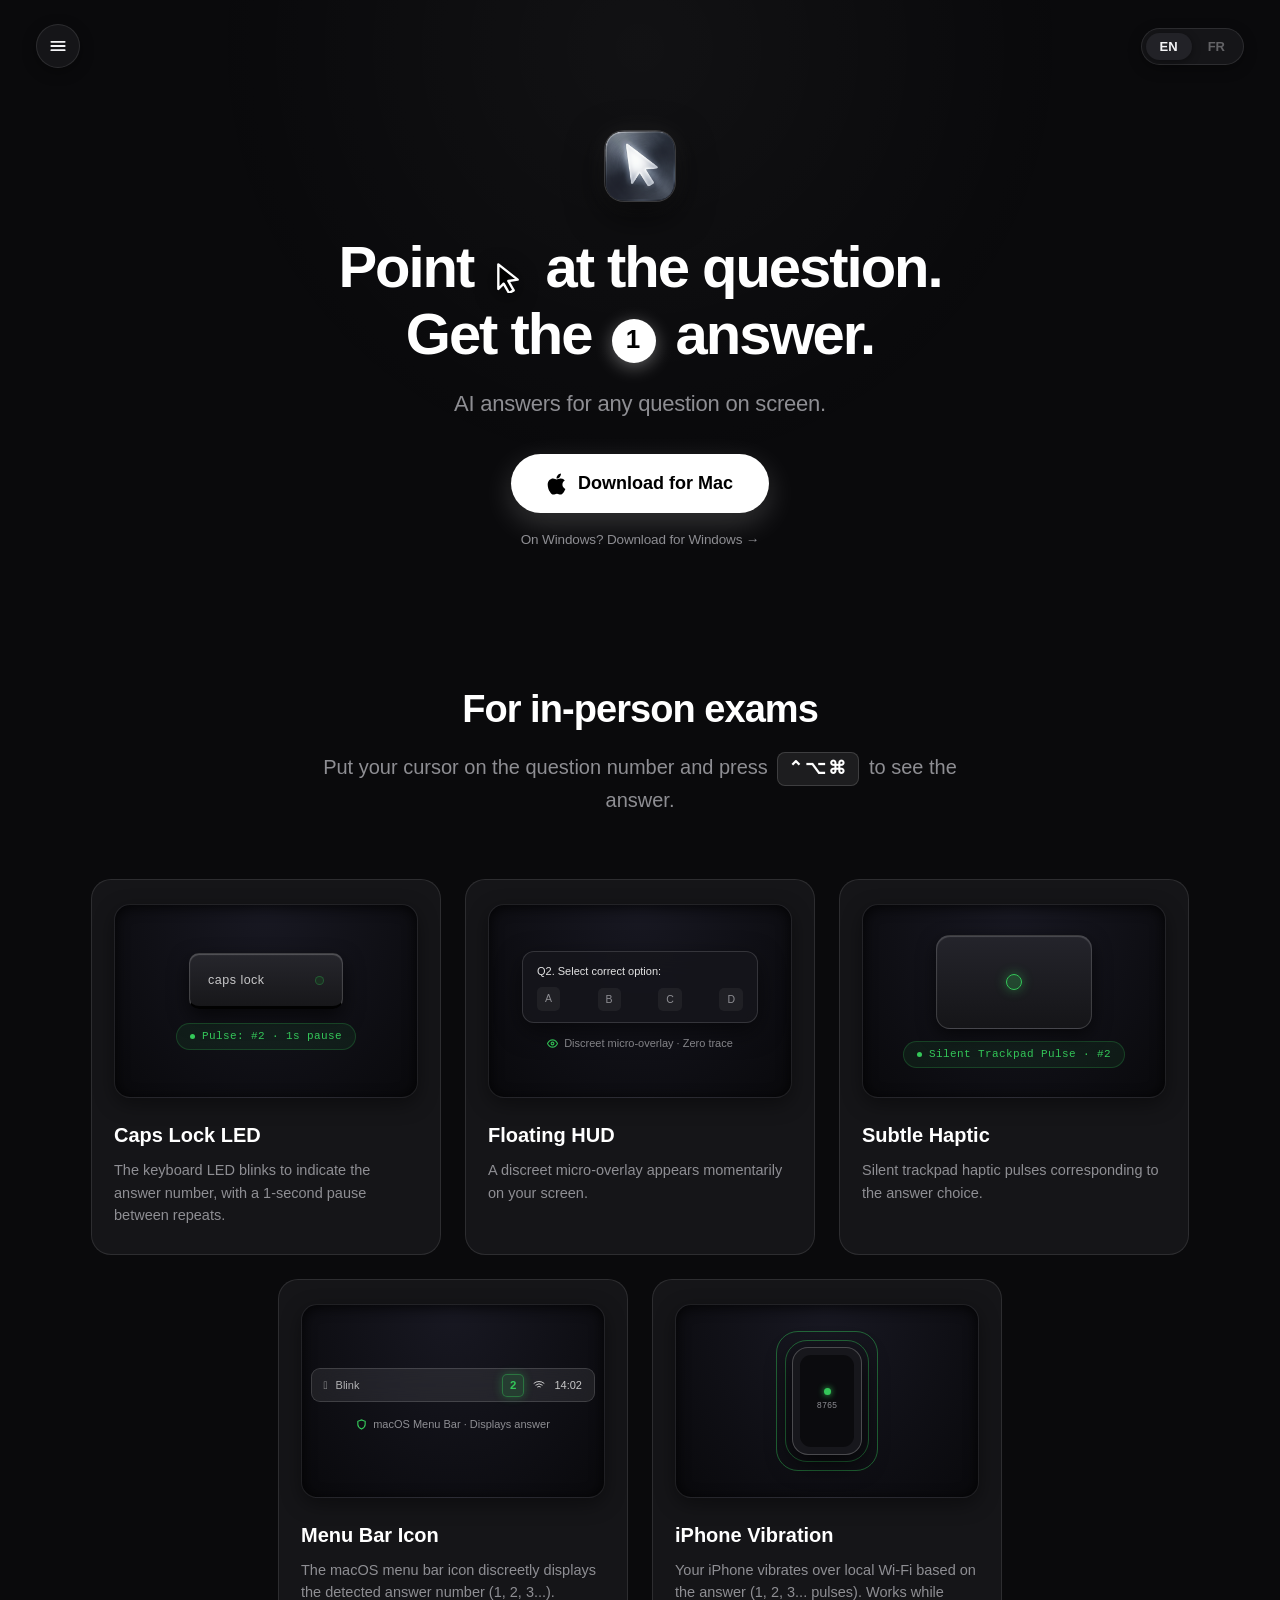
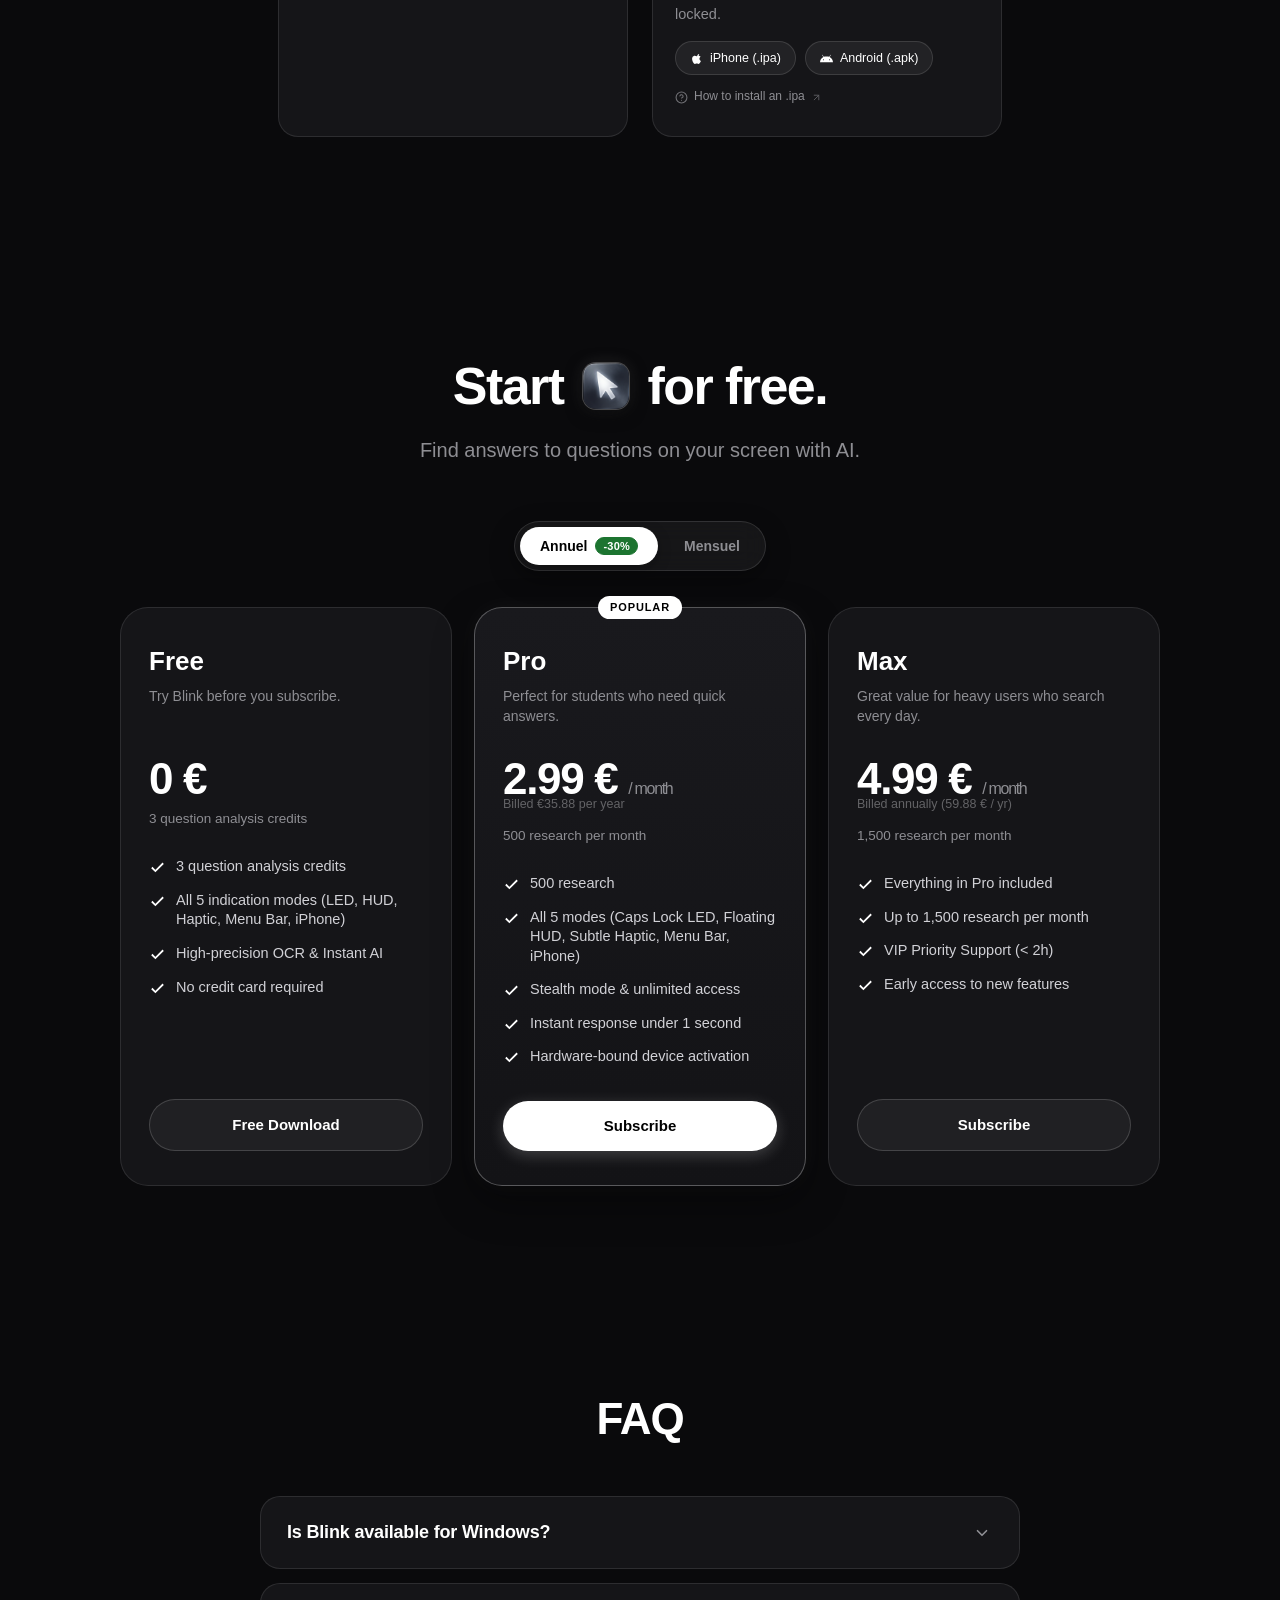
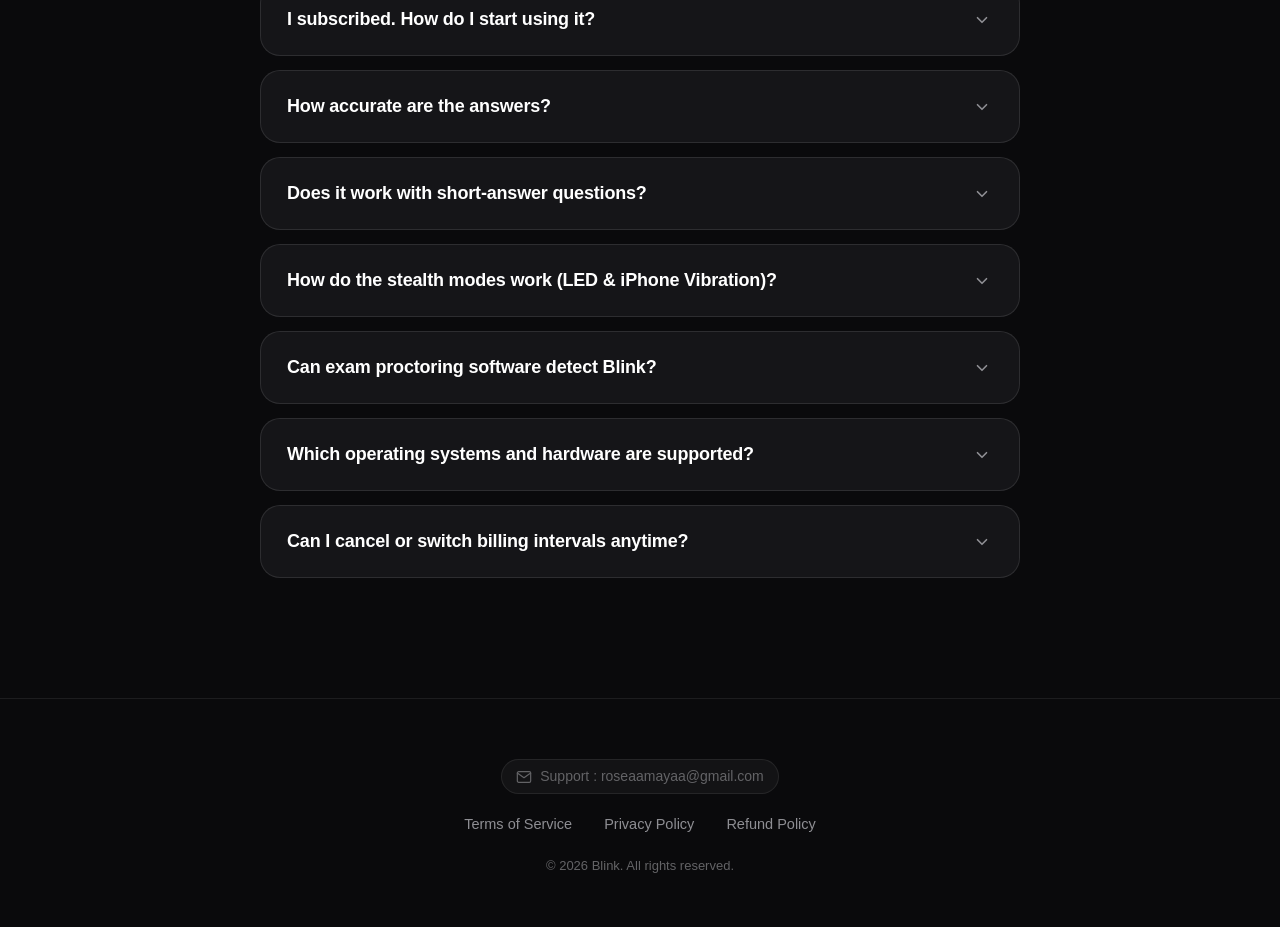
==== public/index.html @ badd34d1 "fix(menu): add onclick handler, display flex !important, and bump cache version to v2.3.0" ====
<!DOCTYPE html>
<html lang="en">
<head>
  <meta charset="UTF-8">
  <meta name="viewport" content="width=device-width, initial-scale=1.0">
  <title>GoBlink — Point at the question. Get the answer.</title>
  <meta name="description" content="AI answers for any question on screen. Instant multiple-choice and complex problem solver for Mac with discreet stealth feedback.">
  
  <!-- Open Graph -->
  <meta property="og:title" content="Blink — Point at the question. Get the answer.">
  <meta property="og:description" content="AI answers for any question on screen. Designed for macOS.">
  <meta property="og:type" content="website">
  <meta property="og:url" content="https://thisisblink.vercel.app">
  <meta property="og:image" content="https://thisisblink.vercel.app/public/assets/blink_icon.png?v=4">
  
  <!-- Favicon -->
  <link rel="icon" type="image/png" href="public/assets/blink_icon.png?v=4">
  <link rel="apple-touch-icon" href="public/assets/blink_icon.png?v=4">

  <meta http-equiv="Cache-Control" content="no-cache, no-store, must-revalidate">
  <meta http-equiv="Pragma" content="no-cache">
  <meta http-equiv="Expires" content="0">
  
  <!-- Stylesheet -->
  <link rel="stylesheet" href="css/styles.css?v=2.3.0">
</head>
<body>

  <!-- Ambient Light Background -->
  <div class="bg-glow"></div>

  <!-- Navigation Bar -->
  <header class="navbar">
    <!-- Round Menu Button & Dropdown (Screenshot 1 & 2) -->
    <div class="menu-btn-wrap">
      <button class="btn-icon-round" id="btnMenu" aria-label="Open Navigation Menu" onclick="toggleMenuDropdown(event)">
        <svg width="20" height="20" viewBox="0 0 24 24" fill="none" stroke="currentColor" stroke-width="2.2" stroke-linecap="round">
          <line x1="4" y1="7" x2="20" y2="7"></line>
          <line x1="4" y1="12" x2="20" y2="12"></line>
          <line x1="4" y1="17" x2="20" y2="17"></line>
        </svg>
      </button>

      <!-- Dropdown Menu (Screenshot 2) -->
      <div class="menu-dropdown" id="menuDropdown">
        <button class="menu-item" id="menuLogin">
          <span class="menu-icon">
            <svg width="18" height="18" viewBox="0 0 24 24" fill="none" stroke="currentColor" stroke-width="2.2" stroke-linecap="round" stroke-linejoin="round">
              <path d="M20 21v-2a4 4 0 0 0-4-4H8a4 4 0 0 0-4 4v2"></path>
              <circle cx="12" cy="7" r="4"></circle>
            </svg>
          </span>
          <span class="menu-label">Log in</span>
        </button>

        <button class="menu-item yellow" id="menuSubscribe">
          <span class="menu-icon">
            <svg width="18" height="18" viewBox="0 0 24 24" fill="none" stroke="#facc15" stroke-width="2.2" stroke-linecap="round" stroke-linejoin="round">
              <rect x="3" y="11" width="18" height="11" rx="2" ry="2"></rect>
              <path d="M7 11V7a5 5 0 0 1 10 0v4"></path>
            </svg>
          </span>
          <span class="menu-label">Subscribe</span>
        </button>
      </div>
    </div>

    <!-- Language Selector Pill -->
    <div class="lang-toggle" role="group" aria-label="Language selection">
      <button class="lang-btn active" id="btnLangEn">EN</button>
      <button class="lang-btn" id="btnLangFr">FR</button>
    </div>
  </header>

  <!-- Main Content -->
  <main class="container">

    <!-- Hero Section (Screenshot 1) -->
    <section class="hero-section">
      <!-- App Icon Squircle -->
      <div class="hero-icon-wrap">
        <div class="hero-icon-squircle">
          <img src="assets/blink_icon.png?v=4" alt="Blink App Logo" onerror="this.onerror=null; this.src='public/assets/blink_icon.png?v=4';">
        </div>
      </div>

      <!-- Main Headline -->
      <h1 class="hero-title" id="heroTitle">
        Point 
        <svg class="apple-cursor" viewBox="0 0 24 24" width="32" height="32" fill="none" xmlns="http://www.w3.org/2000/svg">
          <path d="M4 2.5L18.5 14L11.5 15L15.5 22L12 24L8 17L4 21V2.5Z" fill="#000000" stroke="#FFFFFF" stroke-width="1.8" stroke-linejoin="round" stroke-linecap="round"/>
        </svg> 
        at the question.<br>
        Get the <span class="digit-badge" id="digitBadge">1</span> answer.
      </h1>

      <!-- Subtitle -->
      <p class="hero-subtitle" id="heroSubtitle">
        AI answers for any question on screen.
      </p>

      <!-- Primary Call to Action Button -->
      <div class="hero-actions">
        <a href="/download/mac" download="Blink.dmg" class="btn-download-mac" id="btnDownloadHero">
          <svg viewBox="0 0 384 512" width="19" height="24" fill="currentColor">
            <path d="M318.7 268.7c-.2-36.7 16.4-64.4 50-84.8-18.8-26.9-47.2-41.7-84.7-44.6-35.5-2.8-74.3 20.7-88.5 20.7-15 0-49.4-19.7-76.4-19.7C63.3 141.2 4 184.8 4 273.5q0 39.3 14.4 81.2c12.8 36.7 59 126.7 107.2 125.2 25.2-.6 43-17.9 75.8-17.9 31.8 0 48.3 17.9 76.4 17.9 48.6-.7 90.4-82.5 102.6-119.3-65.2-30.7-61.7-90-61.7-91.9zm-56.6-164.2c27.3-32.4 24.8-61.9 24-72.5-24.1 1.4-52 16.4-67.9 34.9-17.5 19.8-27.8 44.3-25.6 71.9 26.1 2 49.9-11.4 69.5-34.3z"/>
          </svg>
          Download for Mac
        </a>
      </div>
      <div class="hero-alt-download">
        <a href="/download/windows" download="Blink-Setup.exe" class="hero-alt-link" id="heroAltLink">
          On Windows? Download for Windows →
        </a>
      </div>

      <!-- In-Person Exams Highlight (Screenshot 1 Bottom) -->
      <div class="exam-feature">
        <h2 id="examTitle">For in-person exams</h2>
        <p id="examDesc">
          Put your cursor on the question number and press <span class="shortcut-badge">⌃⌥⌘</span> to see the answer.
        </p>
      </div>

      <!-- Indication Modes Grid -->
      <div class="modes-grid">
        <!-- 1. Caps Lock LED -->
        <div class="mode-card">
          <div class="mode-preview-box">
            <div class="preview-caps-wrap">
              <div class="preview-keycap">
                <span class="keycap-label">caps lock</span>
                <span class="keycap-led"></span>
              </div>
              <div class="preview-status-pill">Pulse: #2 · 1s pause</div>
            </div>
          </div>
          <h3 id="mode1Title">Caps Lock LED</h3>
          <p id="mode1Desc">The keyboard LED blinks to indicate the answer number, with a 1-second pause between repeats.</p>
        </div>

        <!-- 2. Floating HUD -->
        <div class="mode-card">
          <div class="mode-preview-box">
            <div class="preview-hud-wrap">
              <div class="mock-hud-card">
                <div class="mock-hud-q">Q2. Select correct option:</div>
                <div class="mock-hud-options">
                  <span class="mock-opt">A</span>
                  <span class="mock-opt hud-target">B</span>
                  <span class="mock-opt">C</span>
                  <span class="mock-opt">D</span>
                </div>
              </div>
              <div class="mock-stealth-badge">
                <svg width="11" height="11" viewBox="0 0 24 24" fill="none" stroke="currentColor" stroke-width="2.5"><path d="M1 12s4-8 11-8 11 8 11 8-4 8-11 8-11-8-11-8z"/><circle cx="12" cy="12" r="3"/></svg>
                <span>Discreet micro-overlay · Zero trace</span>
              </div>
            </div>
          </div>
          <h3 id="mode2Title">Floating HUD</h3>
          <p id="mode2Desc">A discreet micro-overlay appears momentarily on your screen.</p>
        </div>

        <!-- 3. Subtle Haptic -->
        <div class="mode-card">
          <div class="mode-preview-box">
            <div class="preview-trackpad-wrap">
              <div class="trackpad-mockup">
                <div class="trackpad-ripple tr-1"></div>
                <div class="trackpad-ripple tr-2"></div>
                <div class="trackpad-touch-center"></div>
              </div>
              <div class="preview-status-pill">Silent Trackpad Pulse · #2</div>
            </div>
          </div>
          <h3 id="mode3Title">Subtle Haptic</h3>
          <p id="mode3Desc">Silent trackpad haptic pulses corresponding to the answer choice.</p>
        </div>

        <!-- 4. Menu Bar Icon -->
        <div class="mode-card">
          <div class="mode-preview-box">
            <div class="preview-menubar-wrap">
              <div class="mock-menubar">
                <div class="mock-menu-left">
                  <span></span>
                  <span>Blink</span>
                </div>
                <div class="mock-menu-right">
                  <span class="stealth-digit-signal">2</span>
                  <svg width="12" height="12" viewBox="0 0 24 24" fill="none" stroke="currentColor" stroke-width="2"><path d="M5 12.55a11 11 0 0 1 14.08 0M1.42 9a16 16 0 0 1 21.16 0M8.53 16.11a6 6 0 0 1 6.95 0M12 20h.01"/></svg>
                  <span>14:02</span>
                </div>
              </div>
              <div class="mock-stealth-badge">
                <svg width="11" height="11" viewBox="0 0 24 24" fill="none" stroke="currentColor" stroke-width="2.5"><path d="M12 22s8-4 8-10V5l-8-3-8 3v7c0 6 8 10 8 10z"/></svg>
                <span>macOS Menu Bar · Displays answer</span>
              </div>
            </div>
          </div>
          <h3 id="mode4Title">Menu Bar Icon</h3>
          <p id="mode4Desc">The macOS menu bar icon discreetly displays the detected answer number (1, 2, 3...).</p>
        </div>

        <!-- 5. iPhone Vibration -->
        <div class="mode-card">
          <div class="mode-preview-box">
            <div class="preview-phone-wrap">
              <div class="haptic-ripple ripple-1"></div>
              <div class="haptic-ripple ripple-2"></div>
              <div class="phone-mockup">
                <div class="phone-screen">
                  <div class="phone-status-dot"></div>
                  <span class="phone-label">8765</span>
                </div>
              </div>
            </div>
          </div>
          <h3 id="mode5Title">iPhone &amp; Android Vibration</h3>
          <p id="mode5Desc">Your iPhone vibrates over local Wi-Fi based on the answer (1, 2, 3... pulses). Works while locked.</p>
          <div class="mode-app-links">
            <a href="/downloads/BlinkRemote.ipa" download="BlinkRemote.ipa" class="mode-app-badge" id="btnDownloadIpa">
              <svg viewBox="0 0 24 24" fill="currentColor">
                <path d="M18.71 19.5c-.83 1.24-1.71 2.45-3.05 2.47-1.34.03-1.77-.79-3.29-.79-1.53 0-2 .77-3.27.82-1.31.05-2.3-1.32-3.14-2.53C4.25 17 2.94 12.45 4.7 9.39c.87-1.52 2.43-2.48 4.12-2.51 1.28-.02 2.5.87 3.29.87.78 0 2.26-1.07 3.81-.91.65.03 2.47.26 3.64 1.98-.09.06-2.17 1.28-2.15 3.81.03 3.02 2.65 4.03 2.68 4.04-.03.07-.42 1.44-1.38 2.83M15.97 6.37c.62-.75 1.04-1.8 0.92-2.85-.9.04-1.99.6-2.61 1.34-.55.63-1.03 1.67-.9 2.69 1 .08 2.02-.45 2.59-1.18z"/>
              </svg>
              <span id="btnIpaText">iPhone (.ipa)</span>
            </a>
            <a href="/downloads/BlinkRemote.apk" download="BlinkRemote.apk" class="mode-app-badge" id="btnDownloadApk">
              <svg viewBox="0 0 24 24" fill="currentColor">
                <path d="M17.523 15.3414c-.5511 0-.9993-.4486-.9993-.9997s.4482-.9993.9993-.9993c.551 0 .9993.4482.9993.9993.0001.5511-.4482.9997-.9993.9997m-11.046 0c-.5511 0-.9993-.4486-.9993-.9997s.4482-.9993.9993-.9993c.5511 0 .9993.4482.9993.9993 0 .5511-.4482.9997-.9993.9997m11.4045-6.02l1.9973-3.4592a.416.416 0 00-.1521-.5676.416.416 0 00-.5676.1521l-2.0223 3.503C15.5902 8.4116 13.8533 8.1 12 8.1s-3.5902.3116-5.1367.8497L4.841 5.4467a.4161.4161 0 00-.5677-.1521.4157.4157 0 00-.1521.5676l1.9973 3.4592C2.6889 11.1867.3432 14.6589 0 18.761h24c-.3432-4.1021-2.6889-7.5743-6.1185-9.4396"/>
              </svg>
              <span id="btnApkText">Android (.apk)</span>
            </a>
          </div>
          <div class="mode-app-guide">
            <a href="https://docs.sidestore.io/docs/installation/prerequisites" target="_blank" rel="noopener noreferrer" class="mode-guide-link" id="linkIpaGuide" title="SideStore / AltStore IPA installation guide">
              <svg class="guide-icon-help" viewBox="0 0 24 24" fill="none" stroke="currentColor" stroke-width="2" stroke-linecap="round" stroke-linejoin="round">
                <circle cx="12" cy="12" r="10"></circle>
                <path d="M9.09 9a3 3 0 0 1 5.83 1c0 2-3 3-3 3"></path>
                <line x1="12" y1="17" x2="12.01" y2="17"></line>
              </svg>
              <span id="linkIpaGuideText">How to install an .ipa</span>
              <svg class="guide-icon-arrow" viewBox="0 0 24 24" fill="none" stroke="currentColor" stroke-width="2" stroke-linecap="round" stroke-linejoin="round">
                <path d="M7 17L17 7"></path>
                <path d="M7 7h10v10"></path>
              </svg>
            </a>
          </div>
        </div>
      </div>
    </section>

    <!-- Pricing Section (Screenshot 3) -->
    <section class="pricing-section" id="pricing">
      <h2 class="pricing-title">
        <span id="pricingTitlePre">Start</span>
        <div class="mini-logo-squircle">
          <img src="assets/blink_icon.png?v=4" alt="Blink" class="mini-logo" onerror="this.style.display='none'; this.nextElementSibling.style.display='flex';">
          <div class="mini-fallback-eye" style="display:none;">
            <div class="glowing-eye-small"></div>
          </div>
        </div>
        <span id="pricingTitlePost">for free.</span>
      </h2>
      <p class="pricing-subtitle" id="pricingSubtitle">
        Find answers to questions on your screen with AI.
      </p>

      <!-- Billing Period Toggle (Yearly by default / Monthly +30%) -->
      <div class="billing-toggle-container">
        <div class="billing-toggle-pill" id="billingToggle">
          <button type="button" class="billing-btn active" data-period="yearly" id="btnPeriodYearly">
            <span id="labelYearly">Annuel</span>
            <span class="badge-savings" id="badgeYearlySavings">-30%</span>
          </button>
          <button type="button" class="billing-btn" data-period="monthly" id="btnPeriodMonthly">
            <span id="labelMonthly">Mensuel</span>
          </button>
        </div>
      </div>

      <!-- 3 Pricing Cards -->
      <div class="pricing-grid">
        <!-- Free Card -->
        <div class="price-card" id="cardFree">
          <h3 class="card-plan-name" id="planFreeName">Free</h3>
          <p class="card-plan-desc" id="planFreeDesc">Try Blink before you subscribe.</p>
          
          <div class="price-amount-wrap">
            <div class="price-amount">0 €</div>
            <div class="price-limit-sub" id="planFreeLimit">3 question analysis credits</div>
          </div>

          <ul class="features-list" id="planFreeFeatures">
            <li>
              <svg class="check-icon" viewBox="0 0 24 24" fill="none" stroke="currentColor" stroke-width="2.5"><polyline points="20 6 9 17 4 12"/></svg>
              <span>3 question analysis credits</span>
            </li>
            <li>
              <svg class="check-icon" viewBox="0 0 24 24" fill="none" stroke="currentColor" stroke-width="2.5"><polyline points="20 6 9 17 4 12"/></svg>
              <span>All 5 indication modes (LED, HUD, Haptic, Menu Bar, iPhone)</span>
            </li>
            <li>
              <svg class="check-icon" viewBox="0 0 24 24" fill="none" stroke="currentColor" stroke-width="2.5"><polyline points="20 6 9 17 4 12"/></svg>
              <span>High-precision OCR & Instant AI</span>
            </li>
            <li>
              <svg class="check-icon" viewBox="0 0 24 24" fill="none" stroke="currentColor" stroke-width="2.5"><polyline points="20 6 9 17 4 12"/></svg>
              <span>No credit card required</span>
            </li>
          </ul>

          <a href="/download" download="Blink.dmg" class="btn-card-action" id="btnFreeAction">Free Download</a>
        </div>

        <!-- Pro Card (Featured / Popular) -->
        <div class="price-card featured" id="cardPro">
          <span class="popular-badge" id="popularBadge">POPULAR</span>
          <h3 class="card-plan-name" id="planProName">Pro</h3>
          <p class="card-plan-desc" id="planProDesc">Perfect for students who need quick answers.</p>
          
          <div class="price-amount-wrap">
            <div class="price-amount" id="planProPrice">2.99 € <span>/ month</span></div>
            <div class="price-billing-note" id="planProBillingNote">Billed annually (35.88 € / yr)</div>
            <div class="price-limit-sub" id="planProLimit">500 research per month</div>
          </div>

          <ul class="features-list" id="planProFeatures">
            <li>
              <svg class="check-icon" viewBox="0 0 24 24" fill="none" stroke="currentColor" stroke-width="2.5"><polyline points="20 6 9 17 4 12"/></svg>
              <span>500 research</span>
            </li>
            <li>
              <svg class="check-icon" viewBox="0 0 24 24" fill="none" stroke="currentColor" stroke-width="2.5"><polyline points="20 6 9 17 4 12"/></svg>
              <span>All 5 modes (Caps Lock LED, Floating HUD, Subtle Haptic, Menu Bar, iPhone)</span>
            </li>
            <li>
              <svg class="check-icon" viewBox="0 0 24 24" fill="none" stroke="currentColor" stroke-width="2.5"><polyline points="20 6 9 17 4 12"/></svg>
              <span>Stealth mode & unlimited access</span>
            </li>
            <li>
              <svg class="check-icon" viewBox="0 0 24 24" fill="none" stroke="currentColor" stroke-width="2.5"><polyline points="20 6 9 17 4 12"/></svg>
              <span>Instant response under 1 second</span>
            </li>
            <li>
              <svg class="check-icon" viewBox="0 0 24 24" fill="none" stroke="currentColor" stroke-width="2.5"><polyline points="20 6 9 17 4 12"/></svg>
              <span>Hardware-bound device activation</span>
            </li>
          </ul>

          <a href="https://buy.stripe.com/aFa14n1dh4dl5L5gXr6Ri00" class="btn-card-action primary" id="btnProAction">Subscribe</a>
        </div>

        <!-- Max Card -->
        <div class="price-card" id="cardMax">
          <h3 class="card-plan-name" id="planMaxName">Max</h3>
          <p class="card-plan-desc" id="planMaxDesc">Great value for heavy users who search every day.</p>
          
          <div class="price-amount-wrap">
            <div class="price-amount" id="planMaxPrice">4.99 € <span>/ month</span></div>
            <div class="price-billing-note" id="planMaxBillingNote">Billed annually (59.88 € / yr)</div>
            <div class="price-limit-sub" id="planMaxLimit">1,500 research per month</div>
          </div>

          <ul class="features-list" id="planMaxFeatures">
            <li>
              <svg class="check-icon" viewBox="0 0 24 24" fill="none" stroke="currentColor" stroke-width="2.5"><polyline points="20 6 9 17 4 12"/></svg>
              <span>Everything in Pro included</span>
            </li>
            <li>
              <svg class="check-icon" viewBox="0 0 24 24" fill="none" stroke="currentColor" stroke-width="2.5"><polyline points="20 6 9 17 4 12"/></svg>
              <span>Up to 1,500 research per month</span>
            </li>
            <li>
              <svg class="check-icon" viewBox="0 0 24 24" fill="none" stroke="currentColor" stroke-width="2.5"><polyline points="20 6 9 17 4 12"/></svg>
              <span>VIP Priority Support (&lt; 2h)</span>
            </li>
            <li>
              <svg class="check-icon" viewBox="0 0 24 24" fill="none" stroke="currentColor" stroke-width="2.5"><polyline points="20 6 9 17 4 12"/></svg>
              <span>Early access to new features</span>
            </li>
          </ul>

          <a href="https://buy.stripe.com/bJe00j9JNaBJa1lgXr6Ri01" class="btn-card-action" id="btnMaxAction">Subscribe</a>
        </div>
      </div>
    </section>

    <!-- FAQ Section (Screenshot 4) -->
    <section class="faq-section" id="faq">
      <h2 class="faq-title" id="faqTitle">FAQ</h2>
      <div class="faq-list" id="faqList">
        <div class="faq-item" data-index="0">
          <div class="faq-question">
            <span>Is Blink available for Windows?</span>
            <span class="faq-toggle-icon">
              <svg viewBox="0 0 24 24" fill="none" stroke="currentColor" stroke-width="2.2" stroke-linecap="round" stroke-linejoin="round"><polyline points="6 9 12 15 18 9"></polyline></svg>
            </span>
          </div>
          <div class="faq-answer">
            <p>Yes! Blink is officially available for Windows 10 & 11 (64-bit). You can download the Windows installer (.exe) directly from the link above. It includes Caps Lock LED, Floating HUD, and iPhone Vibration modes.</p>
          </div>
        </div>
        <div class="faq-item" data-index="1">
          <div class="faq-question">
            <span>I subscribed. How do I start using it?</span>
            <span class="faq-toggle-icon">
              <svg viewBox="0 0 24 24" fill="none" stroke="currentColor" stroke-width="2.2" stroke-linecap="round" stroke-linejoin="round"><polyline points="6 9 12 15 18 9"></polyline></svg>
            </span>
          </div>
          <div class="faq-answer">
            <p>After completing your subscription on Stripe, simply open Blink on your Mac or Windows PC. Your subscription is automatically detected and bound to your device hardware (HWID) within seconds. You can immediately press ⌃⌥⌘ (or Ctrl + Alt + Space on Windows) to start analyzing questions.</p>
          </div>
        </div>
        <div class="faq-item" data-index="2">
          <div class="faq-question">
            <span>How accurate are the answers?</span>
            <span class="faq-toggle-icon">
              <svg viewBox="0 0 24 24" fill="none" stroke="currentColor" stroke-width="2.2" stroke-linecap="round" stroke-linejoin="round"><polyline points="6 9 12 15 18 9"></polyline></svg>
            </span>
          </div>
          <div class="faq-answer">
            <p>Blink uses state-of-the-art vision reasoning models with dedicated academic benchmarks, delivering over 98% accuracy on multiple-choice, STEM, law, and medical quizzes in less than a second.</p>
          </div>
        </div>
        <div class="faq-item" data-index="3">
          <div class="faq-question">
            <span>Does it work with short-answer questions?</span>
            <span class="faq-toggle-icon">
              <svg viewBox="0 0 24 24" fill="none" stroke="currentColor" stroke-width="2.2" stroke-linecap="round" stroke-linejoin="round"><polyline points="6 9 12 15 18 9"></polyline></svg>
            </span>
          </div>
          <div class="faq-answer">
            <p>Yes. While multiple-choice questions can be conveyed via tactile vibrations or Caps Lock pulses, detailed short answers can be viewed in the discreet HUD mode or directly in your paired Blink companion.</p>
          </div>
        </div>
        <div class="faq-item" data-index="4">
          <div class="faq-question">
            <span>How do the stealth modes work (LED & iPhone Vibration)?</span>
            <span class="faq-toggle-icon">
              <svg viewBox="0 0 24 24" fill="none" stroke="currentColor" stroke-width="2.2" stroke-linecap="round" stroke-linejoin="round"><polyline points="6 9 12 15 18 9"></polyline></svg>
            </span>
          </div>
          <div class="faq-answer">
            <p>Blink operates completely behind the scenes. In Caps Lock mode, your keyboard indicator flashes silently (e.g. 2 pulses for answer B). In iPhone Vibration mode, your phone buzzes subtly in your pocket via local Wi-Fi without turning on its display.</p>
          </div>
        </div>
        <div class="faq-item" data-index="5">
          <div class="faq-question">
            <span>Can exam proctoring software detect Blink?</span>
            <span class="faq-toggle-icon">
              <svg viewBox="0 0 24 24" fill="none" stroke="currentColor" stroke-width="2.2" stroke-linecap="round" stroke-linejoin="round"><polyline points="6 9 12 15 18 9"></polyline></svg>
            </span>
          </div>
          <div class="faq-answer">
            <p>Blink is an independent native background process. It does not hook into web browsers, does not inject into web pages, does not alter clipboard content, and opens no intrusive windows during hotkey captures.</p>
          </div>
        </div>
        <div class="faq-item" data-index="6">
          <div class="faq-question">
            <span>Which operating systems and hardware are supported?</span>
            <span class="faq-toggle-icon">
              <svg viewBox="0 0 24 24" fill="none" stroke="currentColor" stroke-width="2.2" stroke-linecap="round" stroke-linejoin="round"><polyline points="6 9 12 15 18 9"></polyline></svg>
            </span>
          </div>
          <div class="faq-answer">
            <p>Blink supports Windows 10 & 11 (64-bit), as well as macOS (Apple Silicon M1, M2, M3, M4 and Intel Macs running macOS 12 Monterey up to macOS 15 Sequoia).</p>
          </div>
        </div>
        <div class="faq-item" data-index="7">
          <div class="faq-question">
            <span id="faqBillingQ">Can I cancel or switch billing intervals anytime?</span>
            <span class="faq-toggle-icon">
              <svg viewBox="0 0 24 24" fill="none" stroke="currentColor" stroke-width="2.2" stroke-linecap="round" stroke-linejoin="round"><polyline points="6 9 12 15 18 9"></polyline></svg>
            </span>
          </div>
          <div class="faq-answer">
            <p id="faqBillingA">Yes! You can manage or cancel your subscription at any time directly through the Stripe customer portal with 1 click. Yearly billing gives you the best price, while Monthly offers maximum flexibility.</p>
          </div>
        </div>
      </div>
    </section>

  </main>

  <!-- Footer (Screenshot 4 Bottom) -->
  <footer class="footer">
    <div class="container">
      <div class="footer-contact" style="margin-bottom: 20px; display: flex; align-items: center; justify-content: center; gap: 8px;">
        <a href="mailto:roseaamayaa@gmail.com" class="footer-email-link" style="display: inline-flex; align-items: center; gap: 8px; color: var(--text-muted); text-decoration: none; font-size: 14px; padding: 6px 14px; background: rgba(255,255,255,0.04); border: 1px solid rgba(255,255,255,0.08); border-radius: 999px; transition: all 0.2s;">
          <svg width="16" height="16" viewBox="0 0 24 24" fill="none" stroke="currentColor" stroke-width="1.8" stroke-linecap="round" stroke-linejoin="round">
            <path d="M4 4h16c1.1 0 2 .9 2 2v12c0 1.1-.9 2-2 2H4c-1.1 0-2-.9-2-2V6c0-1.1.9-2 2-2z"></path>
            <polyline points="22,6 12,13 2,6"></polyline>
          </svg>
          <span>Support : roseaamayaa@gmail.com</span>
        </a>
      </div>

      <div class="footer-links">
        <a id="linkTerms">Terms of Service</a>
        <a id="linkPrivacy">Privacy Policy</a>
        <a id="linkRefund">Refund Policy</a>
      </div>

      <div class="copyright" id="copyrightText">
        © 2026 Blink. All rights reserved.
      </div>
    </div>
  </footer>

  <!-- Legal Notice Modal -->
  <div class="modal-backdrop" id="legalModal">
    <div class="modal-box">
      <button class="modal-close" id="legalModalClose" aria-label="Close modal">&times;</button>
      <h3 class="modal-title" id="legalModalTitle">Terms of Service</h3>
      <div class="modal-body" id="legalModalBody">
        <!-- Content inserted dynamically -->
      </div>
    </div>
  </div>

  <!-- Web Auth Modal (Connexion / Inscription par Email OTP) -->
  <div class="modal-backdrop" id="webAuthModal">
    <div class="modal-box" style="max-width: 420px; text-align: center;">
      <button class="modal-close" id="webAuthClose" aria-label="Fermer">&times;</button>
      
      <!-- Step 1: Entrer Email -->
      <div id="webAuthStepEmail">
        <div style="width: 48px; height: 48px; margin: 0 auto 16px; background: rgba(255,255,255,0.06); border-radius: 50%; display: flex; align-items: center; justify-content: center;">
          <svg width="22" height="22" viewBox="0 0 24 24" fill="none" stroke="currentColor" stroke-width="2" stroke-linecap="round" stroke-linejoin="round">
            <path d="M4 4h16c1.1 0 2 .9 2 2v12c0 1.1-.9 2-2 2H4c-1.1 0-2-.9-2-2V6c0-1.1.9-2 2-2z"></path>
            <polyline points="22,6 12,13 2,6"></polyline>
          </svg>
        </div>
        <h3 class="modal-title" id="webAuthTitle" style="margin-bottom: 8px;">Connexion à Blink</h3>
        <p style="font-size: 13px; color: var(--text-secondary); margin-bottom: 20px; line-height: 1.4;" id="webAuthDesc">
          Entrez votre adresse email pour recevoir votre code d'accès sécurisé à 6 chiffres.
        </p>
        <div style="text-align: left; margin-bottom: 16px;">
          <label style="display: block; font-size: 12px; font-weight: 500; color: var(--text-secondary); margin-bottom: 6px;">Adresse email</label>
          <input type="email" id="webAuthEmailInput" placeholder="nom@exemple.com" style="width: 100%; box-sizing: border-box; background: rgba(255,255,255,0.06); border: 1px solid rgba(255,255,255,0.12); border-radius: 10px; padding: 11px 14px; font-size: 14px; color: #fff; outline: none; transition: border-color 0.2s;">
        </div>
        <div id="webAuthEmailError" style="display: none; color: #ff453a; font-size: 12px; margin-bottom: 14px;"></div>
        <button id="btnWebSendCode" style="width: 100%; background: #ffffff; color: #000000; border: none; padding: 12px; border-radius: 10px; font-weight: 600; font-size: 14px; cursor: pointer; transition: opacity 0.2s;">
          Envoyer le code →
        </button>
      </div>

      <!-- Step 2: Entrer le code à 6 chiffres -->
      <div id="webAuthStepCode" style="display: none;">
        <div style="width: 48px; height: 48px; margin: 0 auto 16px; background: rgba(52, 199, 89, 0.12); border-radius: 50%; display: flex; align-items: center; justify-content: center; color: #34c759;">
          <svg width="22" height="22" viewBox="0 0 24 24" fill="none" stroke="currentColor" stroke-width="2" stroke-linecap="round" stroke-linejoin="round">
            <rect x="3" y="11" width="18" height="11" rx="2" ry="2"></rect>
            <path d="M7 11V7a5 5 0 0 1 10 0v4"></path>
          </svg>
        </div>
        <h3 class="modal-title" style="margin-bottom: 8px;">Code de vérification</h3>
        <p style="font-size: 13px; color: var(--text-secondary); margin-bottom: 20px; line-height: 1.4;">
          Un code à 6 chiffres a été envoyé à <strong id="webAuthTargetEmail" style="color:#fff;"></strong>
        </p>
        <div style="margin-bottom: 16px;">
          <input type="text" id="webAuthCodeInput" maxlength="6" placeholder="123456" inputmode="numeric" style="width: 100%; box-sizing: border-box; background: rgba(255,255,255,0.06); border: 1px solid rgba(255,255,255,0.12); border-radius: 10px; padding: 12px; font-size: 24px; font-weight: 700; letter-spacing: 8px; text-align: center; color: #34c759; outline: none; font-family: monospace;">
        </div>
        <div id="webAuthCodeError" style="display: none; color: #ff453a; font-size: 12px; margin-bottom: 14px;"></div>
        <button id="btnWebVerifyCode" style="width: 100%; background: #34c759; color: #000000; border: none; padding: 12px; border-radius: 10px; font-weight: 700; font-size: 14px; cursor: pointer; margin-bottom: 12px;">
          Valider et se connecter
        </button>
        <button id="btnWebBackEmail" style="background: transparent; border: none; color: var(--text-muted); font-size: 12px; cursor: pointer; text-decoration: underline;">
          Modifier l'adresse email
        </button>
      </div>
    </div>
  </div>

  <!-- Web Account Management Modal (Mon Compte & Abonnement) -->
  <div class="modal-backdrop" id="webAccountModal">
    <div class="modal-box" style="max-width: 440px;">
      <button class="modal-close" id="webAccountClose" aria-label="Fermer">&times;</button>
      
      <div style="display: flex; align-items: center; gap: 14px; margin-bottom: 20px;">
        <div style="width: 44px; height: 44px; background: rgba(255,255,255,0.08); border-radius: 50%; display: flex; align-items: center; justify-content: center;">
          <svg width="22" height="22" viewBox="0 0 24 24" fill="none" stroke="currentColor" stroke-width="2" stroke-linecap="round" stroke-linejoin="round">
            <path d="M20 21v-2a4 4 0 0 0-4-4H8a4 4 0 0 0-4 4v2"></path>
            <circle cx="12" cy="7" r="4"></circle>
          </svg>
        </div>
        <div>
          <div id="accountModalEmail" style="font-weight: 600; font-size: 15px; color: #ffffff;">email@exemple.com</div>
          <div id="accountModalRole" style="font-size: 12px; color: var(--text-secondary);">Client Blink</div>
        </div>
      </div>

      <!-- Statut Abonnement Card -->
      <div style="background: rgba(255,255,255,0.04); border: 1px solid rgba(255,255,255,0.08); border-radius: 12px; padding: 16px; margin-bottom: 20px;">
        <div style="display: flex; justify-content: space-between; align-items: center; margin-bottom: 12px;">
          <span style="font-size: 13px; color: var(--text-secondary);">Formule active</span>
          <span id="accountModalPlan" style="font-size: 13px; font-weight: 700; color: #34c759; text-transform: uppercase;">Pro</span>
        </div>
        <div style="height: 1px; background: rgba(255,255,255,0.06); margin-bottom: 12px;"></div>
        <div style="display: flex; justify-content: space-between; align-items: center;">
          <span style="font-size: 13px; color: var(--text-secondary);">Recherches restantes</span>
          <span id="accountModalQuota" style="font-size: 13px; font-weight: 600; color: #ffffff;">500 / 500</span>
        </div>
      </div>

      <!-- Actions -->
      <div style="display: flex; flex-direction: column; gap: 10px;">
        <a id="btnWebManageSub" href="https://billing.stripe.com/p/login/test" target="_blank" style="text-decoration: none; width: 100%; box-sizing: border-box; background: rgba(255,255,255,0.08); color: #ffffff; border: 1px solid rgba(255,255,255,0.15); padding: 12px; border-radius: 10px; font-size: 13px; font-weight: 600; cursor: pointer; display: flex; align-items: center; justify-content: center; gap: 8px;">
          <svg width="16" height="16" viewBox="0 0 24 24" fill="none" stroke="currentColor" stroke-width="2" stroke-linecap="round" stroke-linejoin="round">
            <rect x="2" y="5" width="20" height="14" rx="2"></rect>
            <line x1="2" y1="10" x2="22" y2="10"></line>
          </svg>
          Gérer mon abonnement / Facturation
        </a>
        <button id="btnWebSyncSub" style="width: 100%; background: transparent; color: var(--text-secondary); border: 1px solid rgba(255,255,255,0.08); padding: 10px; border-radius: 10px; font-size: 12px; cursor: pointer;">
          ↻ Rafraîchir mon statut
        </button>
        <button id="btnWebLogout" style="width: 100%; background: rgba(255,69,58,0.1); color: #ff453a; border: 1px solid rgba(255,69,58,0.2); padding: 10px; border-radius: 10px; font-size: 12px; font-weight: 600; cursor: pointer;">
          Se déconnecter
        </button>
      </div>
    </div>
  </div>

  <!-- Script -->
  <script src="js/app.js?v=2.3.0"></script>
</body>
</html>
---- public/css/styles.css ----
/* Blink Landing Page - Modern Apple Dark Minimalist Aesthetic */
:root {
  --bg-primary: #0a0a0c;
  --bg-secondary: #121215;
  --bg-card: #151518;
  --bg-card-hover: #1a1a1f;
  --bg-pill: rgba(255, 255, 255, 0.06);
  --bg-pill-active: #222227;
  
  --border-subtle: rgba(255, 255, 255, 0.08);
  --border-card: rgba(255, 255, 255, 0.1);
  --border-hover: rgba(255, 255, 255, 0.22);
  --border-highlight: rgba(255, 255, 255, 0.35);
  
  --text-primary: #f5f5f7;
  --text-secondary: #8e8e93;
  --text-muted: #636366;
  
  --accent-yellow: #facc15;
  --accent-green: #34c759;
  --accent-blue: #0a84ff;
  
  --radius-sm: 8px;
  --radius-md: 14px;
  --radius-lg: 20px;
  --radius-xl: 28px;
  --radius-full: 9999px;
  
  --font-main: -apple-system, BlinkMacSystemFont, "SF Pro Display", "SF Pro Text", "Segoe UI", Roboto, Helvetica, Arial, sans-serif;
  --transition: all 0.22s cubic-bezier(0.16, 1, 0.3, 1);
}

*, *::before, *::after {
  box-sizing: border-box;
  margin: 0;
  padding: 0;
}

html {
  scroll-behavior: smooth;
  color-scheme: dark;
}

body {
  background-color: var(--bg-primary);
  color: var(--text-primary);
  font-family: var(--font-main);
  -webkit-font-smoothing: antialiased;
  -moz-osx-font-smoothing: grayscale;
  line-height: 1.5;
  overflow-x: hidden;
  position: relative;
  min-height: 100vh;
}

/* Background Ambient Lighting */
.bg-glow {
  position: fixed;
  top: 0;
  left: 50%;
  transform: translateX(-50%);
  width: 900px;
  height: 480px;
  background: radial-gradient(circle at 50% 10%, rgba(255, 255, 255, 0.035) 0%, rgba(0, 0, 0, 0) 70%);
  pointer-events: none;
  z-index: 0;
}

/* Navigation Bar */
.navbar {
  position: fixed;
  top: 0;
  left: 0;
  right: 0;
  z-index: 100;
  display: flex;
  justify-content: space-between;
  align-items: center;
  padding: 24px 36px;
  max-width: 1360px;
  margin: 0 auto;
}

@media (max-width: 768px) {
  .navbar {
    padding: 18px 20px;
  }
}

/* Round Hamburger Menu Button */
.menu-btn-wrap {
  position: relative;
}

.btn-icon-round {
  width: 44px;
  height: 44px;
  border-radius: var(--radius-full);
  background: var(--bg-card);
  border: 1px solid var(--border-card);
  color: var(--text-primary);
  display: flex;
  align-items: center;
  justify-content: center;
  cursor: pointer;
  transition: var(--transition);
  box-shadow: 0 4px 14px rgba(0, 0, 0, 0.35);
}

.btn-icon-round:hover {
  background: var(--bg-card-hover);
  border-color: var(--border-hover);
  transform: scale(1.04);
}

.btn-icon-round.active {
  border-color: var(--border-highlight);
  background: #202025;
}

/* Dropdown Menu (Screenshot 2) */
.menu-dropdown {
  position: absolute;
  top: 56px;
  left: 0;
  width: 210px;
  background: #141416;
  border: 1px solid var(--border-card);
  border-radius: var(--radius-lg);
  padding: 10px 8px;
  box-shadow: 0 16px 40px rgba(0, 0, 0, 0.65), 0 0 1px rgba(255, 255, 255, 0.2);
  display: none;
  flex-direction: column;
  gap: 4px;
  z-index: 150;
  animation: menuFadeIn 0.2s cubic-bezier(0.16, 1, 0.3, 1) forwards;
}

.menu-dropdown.show {
  display: flex !important;
}

@keyframes menuFadeIn {
  from {
    opacity: 0;
    transform: translateY(-8px) scale(0.96);
  }
  to {
    opacity: 1;
    transform: translateY(0) scale(1);
  }
}

.menu-item {
  display: flex;
  align-items: center;
  gap: 14px;
  padding: 12px 16px;
  border-radius: var(--radius-md);
  color: var(--text-primary);
  text-decoration: none;
  font-size: 16px;
  font-weight: 500;
  transition: var(--transition);
  cursor: pointer;
  background: transparent;
  border: none;
  text-align: left;
  width: 100%;
}

.menu-item:hover {
  background: rgba(255, 255, 255, 0.08);
}

.menu-item .menu-icon {
  width: 20px;
  height: 20px;
  display: flex;
  align-items: center;
  justify-content: center;
}

.menu-item.yellow {
  color: var(--accent-yellow);
}

.menu-item.yellow .menu-icon svg {
  stroke: var(--accent-yellow);
}

/* Language Toggle Pill */
.lang-toggle {
  display: flex;
  background: #151518;
  border: 1px solid var(--border-card);
  border-radius: var(--radius-full);
  padding: 4px;
  gap: 2px;
  box-shadow: 0 4px 14px rgba(0, 0, 0, 0.3);
}

.lang-btn {
  background: transparent;
  border: none;
  color: var(--text-muted);
  font-size: 13px;
  font-weight: 600;
  padding: 6px 14px;
  border-radius: var(--radius-full);
  cursor: pointer;
  transition: var(--transition);
}

.lang-btn.active {
  background: var(--bg-pill-active);
  color: var(--text-primary);
  box-shadow: 0 2px 8px rgba(0, 0, 0, 0.4);
}

.lang-btn:hover:not(.active) {
  color: var(--text-secondary);
}

/* Main Container */
.container {
  max-width: 1160px;
  margin: 0 auto;
  padding: 0 24px;
  position: relative;
  z-index: 1;
}

/* Hero Section */
.hero-section {
  padding-top: 130px;
  padding-bottom: 90px;
  text-align: center;
  display: flex;
  flex-direction: column;
  align-items: center;
}

/* App Squircle Icon */
.hero-icon-wrap {
  margin-bottom: 32px;
  position: relative;
}

.hero-icon-squircle {
  width: 72px;
  height: 72px;
  border-radius: 20px;
  background: #141417;
  border: 1px solid rgba(255, 255, 255, 0.16);
  display: flex;
  align-items: center;
  justify-content: center;
  box-shadow: 0 12px 36px rgba(0, 0, 0, 0.7), 0 0 24px rgba(255, 255, 255, 0.08);
  overflow: hidden;
  transition: var(--transition);
}

.hero-icon-squircle:hover {
  transform: translateY(-2px) scale(1.03);
  box-shadow: 0 18px 48px rgba(0, 0, 0, 0.8), 0 0 32px rgba(255, 255, 255, 0.14);
}

.hero-icon-squircle img {
  width: 100%;
  height: 100%;
  object-fit: cover;
}

/* Glowing Inner Eye Fallback */
.glowing-eye {
  width: 40px;
  height: 40px;
  border-radius: var(--radius-full);
  background: radial-gradient(circle at 50% 50%, #ffffff 0%, #a0a0aa 50%, #202025 80%);
  box-shadow: 0 0 20px rgba(255, 255, 255, 0.8), inset 0 0 10px rgba(0, 0, 0, 0.8);
  position: relative;
}

.glowing-eye::after {
  content: '';
  position: absolute;
  top: 14px;
  left: 12px;
  width: 6px;
  height: 6px;
  border-radius: var(--radius-full);
  background: #000;
  box-shadow: 10px 0 0 #000;
}

/* Hero Typography */
.hero-title {
  font-size: 58px;
  font-weight: 700;
  letter-spacing: -0.035em;
  line-height: 1.15;
  color: #ffffff;
  margin-bottom: 20px;
  max-width: 820px;
}

@media (max-width: 768px) {
  .hero-title {
    font-size: 38px;
    line-height: 1.2;
  }
  .digit-badge {
    width: 32px;
    height: 32px;
    font-size: 18px;
    vertical-align: 4px;
    margin: 0 4px;
  }
}

/* Authentic Apple macOS Pointer with Subtle Floating Movement */
@keyframes appleCursorFloat {
  0% {
    transform: translate(0, 0);
  }
  25% {
    transform: translate(4px, -5px);
  }
  50% {
    transform: translate(7px, -2px);
  }
  75% {
    transform: translate(3px, 4px);
  }
  100% {
    transform: translate(0, 0);
  }
}

.apple-cursor {
  display: inline-block;
  vertical-align: -6px;
  width: 32px;
  height: 32px;
  margin: 0 6px;
  animation: appleCursorFloat 3.2s ease-in-out infinite;
  filter: drop-shadow(0 4px 10px rgba(0, 0, 0, 0.7));
  cursor: default;
}

/* Dynamic Answer Badge cycling 1, 2, 3, 4 with Spring Animation */
.digit-badge {
  display: inline-flex;
  align-items: center;
  justify-content: center;
  width: 44px;
  height: 44px;
  border-radius: var(--radius-full);
  background: #ffffff;
  color: #000000;
  font-weight: 800;
  font-size: 26px;
  line-height: 1;
  margin: 0 6px;
  vertical-align: 6px;
  padding: 0 3px 4px 0; /* Optical centering: shift up and left */
  box-shadow: 0 4px 18px rgba(255, 255, 255, 0.35);
  transition: transform 0.22s cubic-bezier(0.34, 1.56, 0.64, 1), opacity 0.2s ease;
  user-select: none;
}

.digit-badge.animating {
  transform: scale(0.6) translateY(-4px);
  opacity: 0;
}

.hero-subtitle {
  font-size: 22px;
  color: var(--text-secondary);
  font-weight: 400;
  margin-bottom: 34px;
  max-width: 600px;
  letter-spacing: -0.01em;
}

@media (max-width: 768px) {
  .hero-subtitle {
    font-size: 18px;
  }
}

/* Download Pill Button (Screenshot 1) */
.btn-download-mac {
  display: inline-flex;
  align-items: center;
  gap: 12px;
  background: #ffffff;
  color: #000000;
  font-size: 18px;
  font-weight: 600;
  padding: 16px 36px;
  border-radius: var(--radius-full);
  text-decoration: none;
  transition: var(--transition);
  box-shadow: 0 10px 30px rgba(255, 255, 255, 0.18), 0 2px 6px rgba(0, 0, 0, 0.4);
  cursor: pointer;
  border: none;
}

.btn-download-mac svg {
  width: 19px;
  height: 24px;
  fill: currentColor;
  flex-shrink: 0;
  vertical-align: -2px;
}

.btn-download-mac:hover {
  transform: translateY(-2px) scale(1.02);
  box-shadow: 0 16px 40px rgba(255, 255, 255, 0.28), 0 4px 10px rgba(0, 0, 0, 0.5);
  background: #fafafa;
}

.hero-alt-download {
  margin-top: 14px;
  text-align: center;
}

.hero-alt-link {
  color: var(--text-secondary);
  font-size: 13.5px;
  font-weight: 400;
  letter-spacing: -0.01em;
  text-decoration: none;
  transition: color 0.18s ease;
  display: inline-flex;
  align-items: center;
  gap: 5px;
}

.hero-alt-link:hover {
  color: #ffffff;
  text-decoration: underline;
}

/* In-Person Exams Highlight (Screenshot 1 Bottom) */
.exam-feature {
  margin-top: 130px;
  text-align: center;
  max-width: 700px;
}

.exam-feature h2 {
  font-size: 38px;
  font-weight: 700;
  letter-spacing: -0.025em;
  margin-bottom: 14px;
  color: #ffffff;
}

.exam-feature p {
  font-size: 20px;
  color: var(--text-secondary);
  line-height: 1.45;
}

.shortcut-badge {
  display: inline-flex;
  align-items: center;
  gap: 4px;
  background: rgba(255, 255, 255, 0.08);
  border: 1px solid rgba(255, 255, 255, 0.15);
  padding: 3px 10px;
  border-radius: 8px;
  font-family: ui-monospace, SFMono-Regular, Menlo, Monaco, monospace;
  font-size: 18px;
  font-weight: 600;
  color: #ffffff;
  letter-spacing: 2px;
  margin: 0 4px;
}

/* Interactive Mode Cards Grid: 3 on top, 2 below, centered */
.modes-grid {
  display: flex;
  flex-wrap: wrap;
  justify-content: center;
  gap: 24px;
  margin-top: 64px;
  width: 100%;
  max-width: 1140px;
  margin-left: auto;
  margin-right: auto;
}

.mode-card {
  flex: 0 1 calc(33.333% - 16px);
  min-width: 300px;
  max-width: 350px;
  background: var(--bg-card);
  border: 1px solid var(--border-card);
  border-radius: var(--radius-lg);
  padding: 24px 22px 28px;
  text-align: left;
  transition: var(--transition);
  display: flex;
  flex-direction: column;
}

.mode-card:hover {
  background: var(--bg-card-hover);
  border-color: var(--border-hover);
  transform: translateY(-4px);
  box-shadow: 0 16px 36px rgba(0, 0, 0, 0.45);
}

@media (max-width: 992px) {
  .mode-card {
    flex: 0 1 calc(50% - 14px);
    max-width: 420px;
  }
}

@media (max-width: 660px) {
  .mode-card {
    flex: 0 1 100%;
    max-width: 100%;
  }
}

/* Interactive Mode Animated Screen (Enlarged) */
.mode-preview-box {
  width: 100%;
  height: 194px;
  background: radial-gradient(ellipse at top, #181822 0%, #09090c 100%);
  border: 1px solid rgba(255, 255, 255, 0.09);
  border-radius: 16px;
  margin-bottom: 22px;
  position: relative;
  overflow: hidden;
  display: flex;
  align-items: center;
  justify-content: center;
  box-shadow: inset 0 2px 14px rgba(0, 0, 0, 0.8), 0 6px 20px rgba(0, 0, 0, 0.4);
}

/* 1. Caps Lock Preview */
.preview-caps-wrap {
  display: flex;
  flex-direction: column;
  align-items: center;
  gap: 14px;
}

.preview-keycap {
  width: 154px;
  height: 56px;
  background: linear-gradient(180deg, #26262c 0%, #17171a 100%);
  border: 1px solid rgba(255, 255, 255, 0.18);
  border-bottom: 3.5px solid rgba(0, 0, 0, 0.95);
  border-radius: 10px;
  display: flex;
  align-items: center;
  justify-content: space-between;
  padding: 0 18px;
  box-shadow: 0 8px 20px rgba(0, 0, 0, 0.65), inset 0 1px 1px rgba(255, 255, 255, 0.22);
}

.keycap-label {
  font-family: -apple-system, BlinkMacSystemFont, 'SF Pro Text', sans-serif;
  font-size: 12.5px;
  font-weight: 500;
  color: rgba(255, 255, 255, 0.75);
  letter-spacing: 0.5px;
}

.keycap-led {
  width: 9px;
  height: 9px;
  border-radius: 50%;
  background: #1c2e22;
  border: 1px solid rgba(52, 199, 89, 0.3);
  position: relative;
  animation: capsLedPulse 3s infinite;
}

@keyframes capsLedPulse {
  0%, 15% { background: #1c2e22; box-shadow: none; }
  18% { background: #34c759; box-shadow: 0 0 12px #34c759, 0 0 24px #34c759; }
  28% { background: #1c2e22; box-shadow: none; }
  35% { background: #34c759; box-shadow: 0 0 12px #34c759, 0 0 24px #34c759; }
  45%, 100% { background: #1c2e22; box-shadow: none; }
}

.preview-status-pill {
  font-size: 11px;
  font-family: ui-monospace, SFMono-Regular, monospace;
  color: #34c759;
  background: rgba(52, 199, 89, 0.08);
  border: 1px solid rgba(52, 199, 89, 0.22);
  padding: 4px 13px;
  border-radius: 999px;
  letter-spacing: 0.4px;
  display: flex;
  align-items: center;
  gap: 7px;
}

.preview-status-pill::before {
  content: '';
  width: 5px;
  height: 5px;
  border-radius: 50%;
  background: #34c759;
}

/* 2. Floating HUD Preview */
.preview-hud-wrap {
  width: 92%;
  display: flex;
  flex-direction: column;
  align-items: center;
  gap: 12px;
}

.mock-hud-card {
  width: 100%;
  max-width: 236px;
  background: rgba(22, 22, 28, 0.85);
  backdrop-filter: blur(14px);
  border: 1px solid rgba(255, 255, 255, 0.14);
  border-radius: 12px;
  padding: 11px 14px;
  display: flex;
  flex-direction: column;
  gap: 8px;
  box-shadow: 0 8px 24px rgba(0, 0, 0, 0.5);
}

.mock-hud-q {
  font-size: 11px;
  color: rgba(255, 255, 255, 0.88);
  font-weight: 500;
}

.mock-hud-options {
  display: flex;
  justify-content: space-between;
  gap: 7px;
  font-size: 10.5px;
  color: var(--text-secondary);
}

.mock-opt {
  padding: 4px 8px;
  border-radius: 5px;
  background: rgba(255, 255, 255, 0.05);
}

.mock-opt.hud-target {
  animation: hudReveal 3s infinite;
}

@keyframes hudReveal {
  0%, 15% { background: rgba(255, 255, 255, 0.05); color: var(--text-secondary); box-shadow: none; font-weight: 400; }
  20%, 65% {
    background: rgba(52, 199, 89, 0.2);
    color: #34c759;
    font-weight: 600;
    box-shadow: 0 0 10px rgba(52, 199, 89, 0.35);
  }
  75%, 100% { background: rgba(255, 255, 255, 0.05); color: var(--text-secondary); box-shadow: none; font-weight: 400; }
}

/* 3. Subtle Haptic Preview */
.preview-trackpad-wrap {
  display: flex;
  flex-direction: column;
  align-items: center;
  gap: 12px;
  position: relative;
}

.trackpad-mockup {
  width: 156px;
  height: 94px;
  background: linear-gradient(180deg, #24242b 0%, #151518 100%);
  border: 1.5px solid rgba(255, 255, 255, 0.16);
  border-radius: 14px;
  position: relative;
  display: flex;
  align-items: center;
  justify-content: center;
  box-shadow: 0 6px 18px rgba(0, 0, 0, 0.6), inset 0 1px 1px rgba(255, 255, 255, 0.18);
  overflow: hidden;
}

.trackpad-touch-center {
  width: 16px;
  height: 16px;
  border-radius: 50%;
  background: rgba(52, 199, 89, 0.25);
  border: 1.5px solid #34c759;
  position: relative;
  z-index: 2;
  box-shadow: 0 0 12px rgba(52, 199, 89, 0.45);
  animation: trackpadPulse 3s infinite ease-in-out;
}

.trackpad-ripple {
  position: absolute;
  top: 50%;
  left: 50%;
  transform: translate(-50%, -50%) scale(0.6);
  border-radius: 50%;
  border: 1.5px solid #34c759;
  pointer-events: none;
  opacity: 0;
  animation: trackpadRippleAnim 3s infinite cubic-bezier(0.1, 0.8, 0.3, 1);
}

.trackpad-ripple.tr-1 {
  width: 50px;
  height: 50px;
  animation-delay: 0.5s;
}

.trackpad-ripple.tr-2 {
  width: 86px;
  height: 86px;
  animation-delay: 1.0s;
}

@keyframes trackpadPulse {
  0%, 15% { transform: scale(1); background: rgba(52, 199, 89, 0.2); }
  18% { transform: scale(1.25); background: #34c759; box-shadow: 0 0 16px #34c759; }
  26% { transform: scale(1); background: rgba(52, 199, 89, 0.2); }
  34% { transform: scale(1.25); background: #34c759; box-shadow: 0 0 16px #34c759; }
  42%, 100% { transform: scale(1); background: rgba(52, 199, 89, 0.2); }
}

@keyframes trackpadRippleAnim {
  0%, 15% { opacity: 0; transform: translate(-50%, -50%) scale(0.4); }
  18% { opacity: 0.75; transform: translate(-50%, -50%) scale(0.8); }
  32% { opacity: 0; transform: translate(-50%, -50%) scale(1.3); }
  34% { opacity: 0.75; transform: translate(-50%, -50%) scale(0.8); }
  48% { opacity: 0; transform: translate(-50%, -50%) scale(1.3); }
  50%, 100% { opacity: 0; }
}

/* 4. Menu Bar Stealth Preview */
.preview-menubar-wrap {
  width: 94%;
  display: flex;
  flex-direction: column;
  align-items: center;
  gap: 14px;
}

.mock-menubar {
  width: 100%;
  height: 34px;
  background: rgba(255, 255, 255, 0.08);
  backdrop-filter: blur(12px);
  border: 1px solid rgba(255, 255, 255, 0.14);
  border-radius: 9px;
  display: flex;
  align-items: center;
  justify-content: space-between;
  padding: 0 12px;
}

.mock-menu-left {
  display: flex;
  align-items: center;
  gap: 8px;
  color: rgba(255, 255, 255, 0.65);
  font-size: 11px;
}

.mock-menu-right {
  display: flex;
  align-items: center;
  gap: 9px;
  color: rgba(255, 255, 255, 0.75);
  font-size: 11px;
}

.stealth-digit-signal {
  font-family: -apple-system, BlinkMacSystemFont, 'SF Pro Display', sans-serif;
  font-size: 11.5px;
  font-weight: 700;
  color: #34c759;
  background: rgba(52, 199, 89, 0.16);
  border: 1px solid rgba(52, 199, 89, 0.4);
  padding: 2px 7px;
  border-radius: 5px;
  box-shadow: 0 0 8px rgba(52, 199, 89, 0.35);
  animation: stealthDigitGlow 3s infinite;
}

@keyframes stealthDigitGlow {
  0%, 15% { opacity: 0.35; transform: scale(0.95); }
  18%, 65% { opacity: 1; transform: scale(1.05); box-shadow: 0 0 12px rgba(52, 199, 89, 0.6); }
  75%, 100% { opacity: 0.35; transform: scale(0.95); }
}

/* 5. Phone Vibration Preview */
.preview-phone-wrap {
  position: relative;
  display: flex;
  align-items: center;
  justify-content: center;
  width: 100%;
  height: 100%;
}

.phone-mockup {
  width: 70px;
  height: 108px;
  background: #17171c;
  border: 1.5px solid rgba(255, 255, 255, 0.22);
  border-radius: 16px;
  display: flex;
  flex-direction: column;
  align-items: center;
  justify-content: center;
  padding: 7px;
  position: relative;
  z-index: 2;
  box-shadow: 0 8px 24px rgba(0, 0, 0, 0.75);
  animation: phoneJiggle 3s infinite ease-in-out;
}

@keyframes phoneJiggle {
  0%, 15% { transform: translateY(0); }
  18% { transform: translateY(-1.5px) rotate(-1.5deg); }
  22% { transform: translateY(1.5px) rotate(1.5deg); }
  26% { transform: translateY(-1px) rotate(-0.8deg); }
  30% { transform: translateY(0); }
  35% { transform: translateY(-1.5px) rotate(-1.5deg); }
  39% { transform: translateY(1.5px) rotate(1.5deg); }
  43% { transform: translateY(-1px) rotate(-0.8deg); }
  47%, 100% { transform: translateY(0); }
}

.phone-screen {
  width: 100%;
  height: 100%;
  background: #0b0b0e;
  border-radius: 11px;
  display: flex;
  flex-direction: column;
  align-items: center;
  justify-content: center;
  gap: 5px;
}

.phone-status-dot {
  width: 7px;
  height: 7px;
  border-radius: 50%;
  background: #34c759;
  box-shadow: 0 0 6px #34c759;
}

.phone-label {
  font-size: 8.5px;
  font-family: ui-monospace, SFMono-Regular, monospace;
  color: var(--text-secondary);
  font-weight: 500;
}

.haptic-ripple {
  position: absolute;
  border: 1.5px solid rgba(52, 199, 89, 0.45);
  border-radius: 22px;
  pointer-events: none;
  animation: rippleSpread 3s infinite cubic-bezier(0.1, 0.8, 0.3, 1);
}

.ripple-1 {
  width: 84px;
  height: 122px;
  animation-delay: 0.54s;
}

.ripple-2 {
  width: 102px;
  height: 140px;
  animation-delay: 1.05s;
}

@keyframes rippleSpread {
  0%, 15% { opacity: 0; transform: scale(0.9); }
  18% { opacity: 0.7; transform: scale(1); }
  35% { opacity: 0; transform: scale(1.35); }
  36% { opacity: 0; transform: scale(0.9); }
  38% { opacity: 0.7; transform: scale(1); }
  55% { opacity: 0; transform: scale(1.4); }
  56%, 100% { opacity: 0; }
}

.mock-stealth-badge {
  display: flex;
  align-items: center;
  gap: 6px;
  font-size: 11px;
  color: var(--text-secondary);
  font-family: -apple-system, BlinkMacSystemFont, sans-serif;
}

.mock-stealth-badge svg {
  color: #34c759;
}

.mode-card h3 {
  font-size: 20px;
  font-weight: 600;
  margin-bottom: 9px;
  color: #ffffff;
}

.mode-card p {
  font-size: 14.5px;
  color: var(--text-secondary);
  line-height: 1.52;
}

.mode-app-links {
  display: flex;
  align-items: center;
  gap: 9px;
  margin-top: 16px;
  flex-wrap: wrap;
}

.mode-app-badge {
  display: inline-flex;
  align-items: center;
  gap: 7px;
  background: rgba(255, 255, 255, 0.06);
  border: 1px solid rgba(255, 255, 255, 0.12);
  color: #ffffff;
  padding: 7px 14px;
  border-radius: var(--radius-full);
  font-size: 12.5px;
  font-weight: 500;
  text-decoration: none;
  transition: var(--transition);
  cursor: pointer;
}

.mode-app-badge:hover {
  background: rgba(255, 255, 255, 0.12);
  border-color: rgba(255, 255, 255, 0.25);
  transform: translateY(-1px);
  color: #ffffff;
}

.mode-app-badge svg {
  width: 13px;
  height: 13px;
  fill: currentColor;
  flex-shrink: 0;
}

.mode-app-guide {
  margin-top: 11px;
  display: flex;
  align-items: center;
}

.mode-guide-link {
  display: inline-flex;
  align-items: center;
  gap: 6px;
  font-size: 12px;
  color: var(--text-secondary);
  text-decoration: none;
  transition: var(--transition);
  padding: 3px 0;
  line-height: 1.3;
}

.mode-guide-link:hover {
  color: #ffffff;
}

.mode-guide-link:hover span {
  text-decoration: underline;
  text-underline-offset: 3px;
}

.mode-guide-link svg.guide-icon-help {
  width: 13px;
  height: 13px;
  stroke: currentColor;
  opacity: 0.75;
  flex-shrink: 0;
}

.mode-guide-link svg.guide-icon-arrow {
  width: 11px;
  height: 11px;
  stroke: currentColor;
  opacity: 0.6;
  transition: transform 0.2s cubic-bezier(0.16, 1, 0.3, 1), opacity 0.2s ease;
  flex-shrink: 0;
}

.mode-guide-link:hover svg.guide-icon-arrow {
  transform: translate(2px, -2px);
  opacity: 1;
  stroke: #ffffff;
}

/* Pricing Section (Screenshot 3) */
.pricing-section {
  padding: 120px 0 100px;
  text-align: center;
}

.section-badge-wrap {
  display: flex;
  align-items: center;
  justify-content: center;
  gap: 12px;
  margin-bottom: 16px;
}

.pricing-title {
  font-size: 52px;
  font-weight: 700;
  letter-spacing: -0.03em;
  color: #ffffff;
  display: flex;
  align-items: center;
  justify-content: center;
  gap: 14px;
}

.mini-logo-squircle {
  width: 48px;
  height: 48px;
  border-radius: 14px;
  background: #141417;
  border: 1px solid rgba(255, 255, 255, 0.22);
  display: inline-flex;
  align-items: center;
  justify-content: center;
  overflow: hidden;
  box-shadow: 0 4px 16px rgba(0, 0, 0, 0.5), 0 0 16px rgba(255, 255, 255, 0.1);
  vertical-align: middle;
  flex-shrink: 0;
  margin: 0 4px;
}

.mini-logo-squircle img {
  width: 100%;
  height: 100%;
  object-fit: cover;
  display: block;
}

.mini-fallback-eye {
  width: 100%;
  height: 100%;
  display: flex;
  align-items: center;
  justify-content: center;
  background: #141417;
}

.glowing-eye-small {
  width: 26px;
  height: 26px;
  border-radius: 50%;
  background: radial-gradient(circle at 45% 45%, #ffffff 0%, #b0b0bb 50%, #202025 85%);
  box-shadow: 0 0 12px rgba(255, 255, 255, 0.75);
  position: relative;
}

.glowing-eye-small::after {
  content: '';
  position: absolute;
  top: 9px;
  left: 8px;
  width: 4px;
  height: 4px;
  border-radius: 50%;
  background: #000;
  box-shadow: 6px 0 0 #000;
}

.pricing-subtitle {
  font-size: 20px;
  color: var(--text-secondary);
  margin-bottom: 56px;
  margin-top: 10px;
}

/* Pricing Cards Layout (Screenshot 3) */
.pricing-grid {
  display: grid;
  grid-template-columns: repeat(3, 1fr);
  gap: 22px;
  max-width: 1040px;
  margin: 0 auto;
  text-align: left;
}

@media (max-width: 960px) {
  .pricing-grid {
    grid-template-columns: 1fr;
    max-width: 460px;
  }
}

.price-card {
  background: var(--bg-card);
  border: 1px solid var(--border-card);
  border-radius: var(--radius-xl);
  padding: 34px 28px;
  display: flex;
  flex-direction: column;
  position: relative;
  transition: var(--transition);
}

.price-card:hover {
  background: var(--bg-card-hover);
  border-color: var(--border-hover);
}

.price-card.featured {
  border-color: rgba(255, 255, 255, 0.28);
  background: linear-gradient(180deg, #19191d 0%, #131316 100%);
  box-shadow: 0 16px 40px rgba(0, 0, 0, 0.4), 0 0 24px rgba(255, 255, 255, 0.04);
}

.popular-badge {
  position: absolute;
  top: -12px;
  left: 50%;
  transform: translateX(-50%);
  background: #ffffff;
  color: #000000;
  font-size: 11px;
  font-weight: 800;
  letter-spacing: 0.08em;
  padding: 3px 12px;
  border-radius: var(--radius-full);
  text-transform: uppercase;
}

.card-plan-name {
  font-size: 26px;
  font-weight: 700;
  margin-bottom: 6px;
  color: #ffffff;
}

.card-plan-desc {
  font-size: 14px;
  color: var(--text-secondary);
  min-height: 42px;
  margin-bottom: 28px;
  line-height: 1.4;
}

.price-amount-wrap {
  margin-bottom: 28px;
}

.price-amount {
  font-size: 44px;
  font-weight: 700;
  color: #ffffff;
  letter-spacing: -0.03em;
  line-height: 1;
}

.price-amount span {
  font-size: 16px;
  color: var(--text-secondary);
  font-weight: 400;
}

.price-limit-sub {
  font-size: 13.5px;
  color: var(--text-secondary);
  margin-top: 8px;
}

.features-list {
  list-style: none;
  margin-bottom: 34px;
  flex-grow: 1;
  display: flex;
  flex-direction: column;
  gap: 14px;
}

.features-list li {
  display: flex;
  align-items: flex-start;
  gap: 10px;
  font-size: 14.5px;
  color: #d1d1d6;
  line-height: 1.35;
}

.check-icon {
  width: 17px;
  height: 17px;
  flex-shrink: 0;
  margin-top: 2px;
  color: #ffffff;
}

.btn-card-action {
  width: 100%;
  padding: 14px 20px;
  border-radius: var(--radius-full);
  font-size: 15px;
  font-weight: 600;
  cursor: pointer;
  border: 1px solid rgba(255, 255, 255, 0.16);
  background: rgba(255, 255, 255, 0.05);
  color: #ffffff;
  text-align: center;
  text-decoration: none;
  transition: var(--transition);
  display: block;
}

.btn-card-action:hover {
  background: rgba(255, 255, 255, 0.12);
  border-color: rgba(255, 255, 255, 0.3);
  transform: translateY(-1px);
}

.btn-card-action.primary {
  background: #ffffff;
  color: #000000;
  border: none;
  box-shadow: 0 4px 16px rgba(255, 255, 255, 0.2);
}

.btn-card-action.primary:hover {
  background: #ececed;
  box-shadow: 0 6px 22px rgba(255, 255, 255, 0.3);
}

/* FAQ Section (Screenshot 4) */
.faq-section {
  padding: 100px 0 120px;
  max-width: 760px;
  margin: 0 auto;
}

.faq-title {
  font-size: 44px;
  font-weight: 700;
  text-align: center;
  margin-bottom: 44px;
  letter-spacing: -0.025em;
  color: #ffffff;
}

.faq-list {
  display: flex;
  flex-direction: column;
  gap: 14px;
}

.faq-item {
  background: var(--bg-card);
  border: 1px solid var(--border-card);
  border-radius: var(--radius-lg);
  overflow: hidden;
  transition: var(--transition);
}

.faq-item:hover {
  background: var(--bg-card-hover);
  border-color: var(--border-hover);
}

.faq-question {
  display: flex;
  justify-content: space-between;
  align-items: center;
  padding: 22px 26px;
  cursor: pointer;
  font-size: 18px;
  font-weight: 600;
  color: #ffffff;
  user-select: none;
  letter-spacing: -0.01em;
}

.faq-toggle-icon {
  width: 22px;
  height: 22px;
  display: flex;
  align-items: center;
  justify-content: center;
  color: var(--text-secondary);
  transition: transform 0.28s cubic-bezier(0.16, 1, 0.3, 1), color 0.2s ease;
}

.faq-toggle-icon svg {
  width: 18px;
  height: 18px;
  stroke: currentColor;
}

.faq-item.open .faq-toggle-icon {
  transform: rotate(180deg);
  color: #ffffff;
}

.faq-answer {
  max-height: 0;
  overflow: hidden;
  transition: max-height 0.35s cubic-bezier(0.16, 1, 0.3, 1), padding 0.3s ease;
  padding: 0 26px;
  color: var(--text-secondary);
  font-size: 15.5px;
  line-height: 1.55;
}

.faq-item.open .faq-answer {
  max-height: 500px;
  padding-bottom: 22px;
}

/* Footer (Screenshot 4 Bottom) */
.footer {
  padding: 60px 0 80px;
  border-top: 1px solid var(--border-subtle);
  text-align: center;
}

.footer-socials {
  display: flex;
  justify-content: center;
  align-items: center;
  gap: 24px;
  margin-bottom: 34px;
}

.footer-socials a {
  color: var(--text-secondary);
  transition: var(--transition);
  display: flex;
  align-items: center;
  justify-content: center;
}

.footer-socials a:hover {
  color: #ffffff;
  transform: translateY(-2px);
}

.footer-links {
  display: flex;
  justify-content: center;
  align-items: center;
  gap: 32px;
  margin-bottom: 20px;
  flex-wrap: wrap;
}

.footer-links a {
  color: var(--text-secondary);
  text-decoration: none;
  font-size: 14.5px;
  font-weight: 500;
  transition: var(--transition);
  cursor: pointer;
}

.footer-links a:hover {
  color: #ffffff;
}

.copyright {
  font-size: 13px;
  color: var(--text-muted);
}

.auth-badge {
  background: #34c759;
  color: #000000;
  font-size: 10px;
  font-weight: 700;
  padding: 2px 6px;
  border-radius: 999px;
  text-transform: uppercase;
  margin-left: 4px;
}

/* Modals */
.modal-backdrop {
  position: fixed;
  inset: 0;
  background: rgba(0, 0, 0, 0.75);
  backdrop-filter: blur(8px);
  z-index: 200;
  display: none;
  align-items: center;
  justify-content: center;
  padding: 20px;
}

.modal-backdrop.show {
  display: flex;
}

.modal-box {
  background: #161619;
  border: 1px solid var(--border-hover);
  border-radius: var(--radius-xl);
  max-width: 500px;
  width: 100%;
  padding: 34px;
  position: relative;
  box-shadow: 0 24px 60px rgba(0, 0, 0, 0.8);
  animation: modalIn 0.22s ease-out forwards;
}

@keyframes modalIn {
  from {
    opacity: 0;
    transform: scale(0.95);
  }
  to {
    opacity: 1;
    transform: scale(1);
  }
}

.modal-close {
  position: absolute;
  top: 20px;
  right: 20px;
  background: transparent;
  border: none;
  color: var(--text-secondary);
  font-size: 22px;
  cursor: pointer;
  line-height: 1;
}

.modal-close:hover {
  color: #ffffff;
}

.modal-title {
  font-size: 24px;
  font-weight: 700;
  margin-bottom: 12px;
  color: #ffffff;
}

.modal-body {
  font-size: 14.5px;
  color: var(--text-secondary);
  line-height: 1.55;
  margin-bottom: 24px;
}

.modal-input {
  width: 100%;
  background: #0e0e11;
  border: 1px solid var(--border-card);
  border-radius: var(--radius-md);
  padding: 14px 16px;
  color: #ffffff;
  font-size: 15px;
  margin-bottom: 18px;
  outline: none;
  transition: var(--transition);
}

.modal-input:focus {
  border-color: #ffffff;
}

.modal-btn {
  width: 100%;
  padding: 14px;
  border-radius: var(--radius-full);
  background: #ffffff;
  color: #000000;
  font-weight: 600;
  font-size: 15px;
  border: none;
  cursor: pointer;
  transition: var(--transition);
}

.modal-btn:hover {
  background: #f0f0f2;
}

/* ============================================================
   Billing Period Toggle (Yearly vs Monthly)
   ============================================================ */

.billing-toggle-container {
  display: flex;
  justify-content: center;
  align-items: center;
  margin: 0 auto 36px auto;
}

.billing-toggle-pill {
  display: inline-flex;
  align-items: center;
  background: rgba(255, 255, 255, 0.05);
  border: 1px solid rgba(255, 255, 255, 0.12);
  border-radius: var(--radius-full);
  padding: 5px;
  gap: 6px;
  backdrop-filter: blur(12px);
  -webkit-backdrop-filter: blur(12px);
  box-shadow: 0 8px 24px rgba(0, 0, 0, 0.35);
}

.billing-btn {
  display: inline-flex;
  align-items: center;
  gap: 8px;
  background: transparent;
  color: var(--text-secondary);
  border: none;
  font-family: inherit;
  font-size: 14px;
  font-weight: 600;
  padding: 10px 20px;
  border-radius: var(--radius-full);
  cursor: pointer;
  transition: all 0.25s cubic-bezier(0.16, 1, 0.3, 1);
}

.billing-btn:hover {
  color: var(--text-primary);
}

.billing-btn.active {
  background: #ffffff;
  color: #000000;
  box-shadow: 0 4px 14px rgba(0, 0, 0, 0.25);
}

.badge-savings {
  background: rgba(52, 199, 89, 0.18);
  color: #34c759;
  font-size: 11px;
  font-weight: 700;
  padding: 2px 7px;
  border-radius: var(--radius-full);
  border: 1px solid rgba(52, 199, 89, 0.35);
  letter-spacing: 0.02em;
}

.billing-btn.active .badge-savings {
  background: #1c7430;
  color: #ffffff;
  border-color: #1c7430;
}

.badge-extra {
  background: rgba(255, 159, 10, 0.18);
  color: #ff9f0a;
  font-size: 11px;
  font-weight: 700;
  padding: 2px 7px;
  border-radius: var(--radius-full);
  border: 1px solid rgba(255, 159, 10, 0.35);
  letter-spacing: 0.02em;
}

.billing-btn.active .badge-extra {
  background: #c97500;
  color: #ffffff;
  border-color: #c97500;
}

.price-billing-note {
  font-size: 12.5px;
  color: var(--text-muted);
  margin-top: -6px;
  margin-bottom: 12px;
  min-height: 18px;
  font-weight: 500;
}

.price-billing-note.highlight {
  color: #ff9f0a;
}
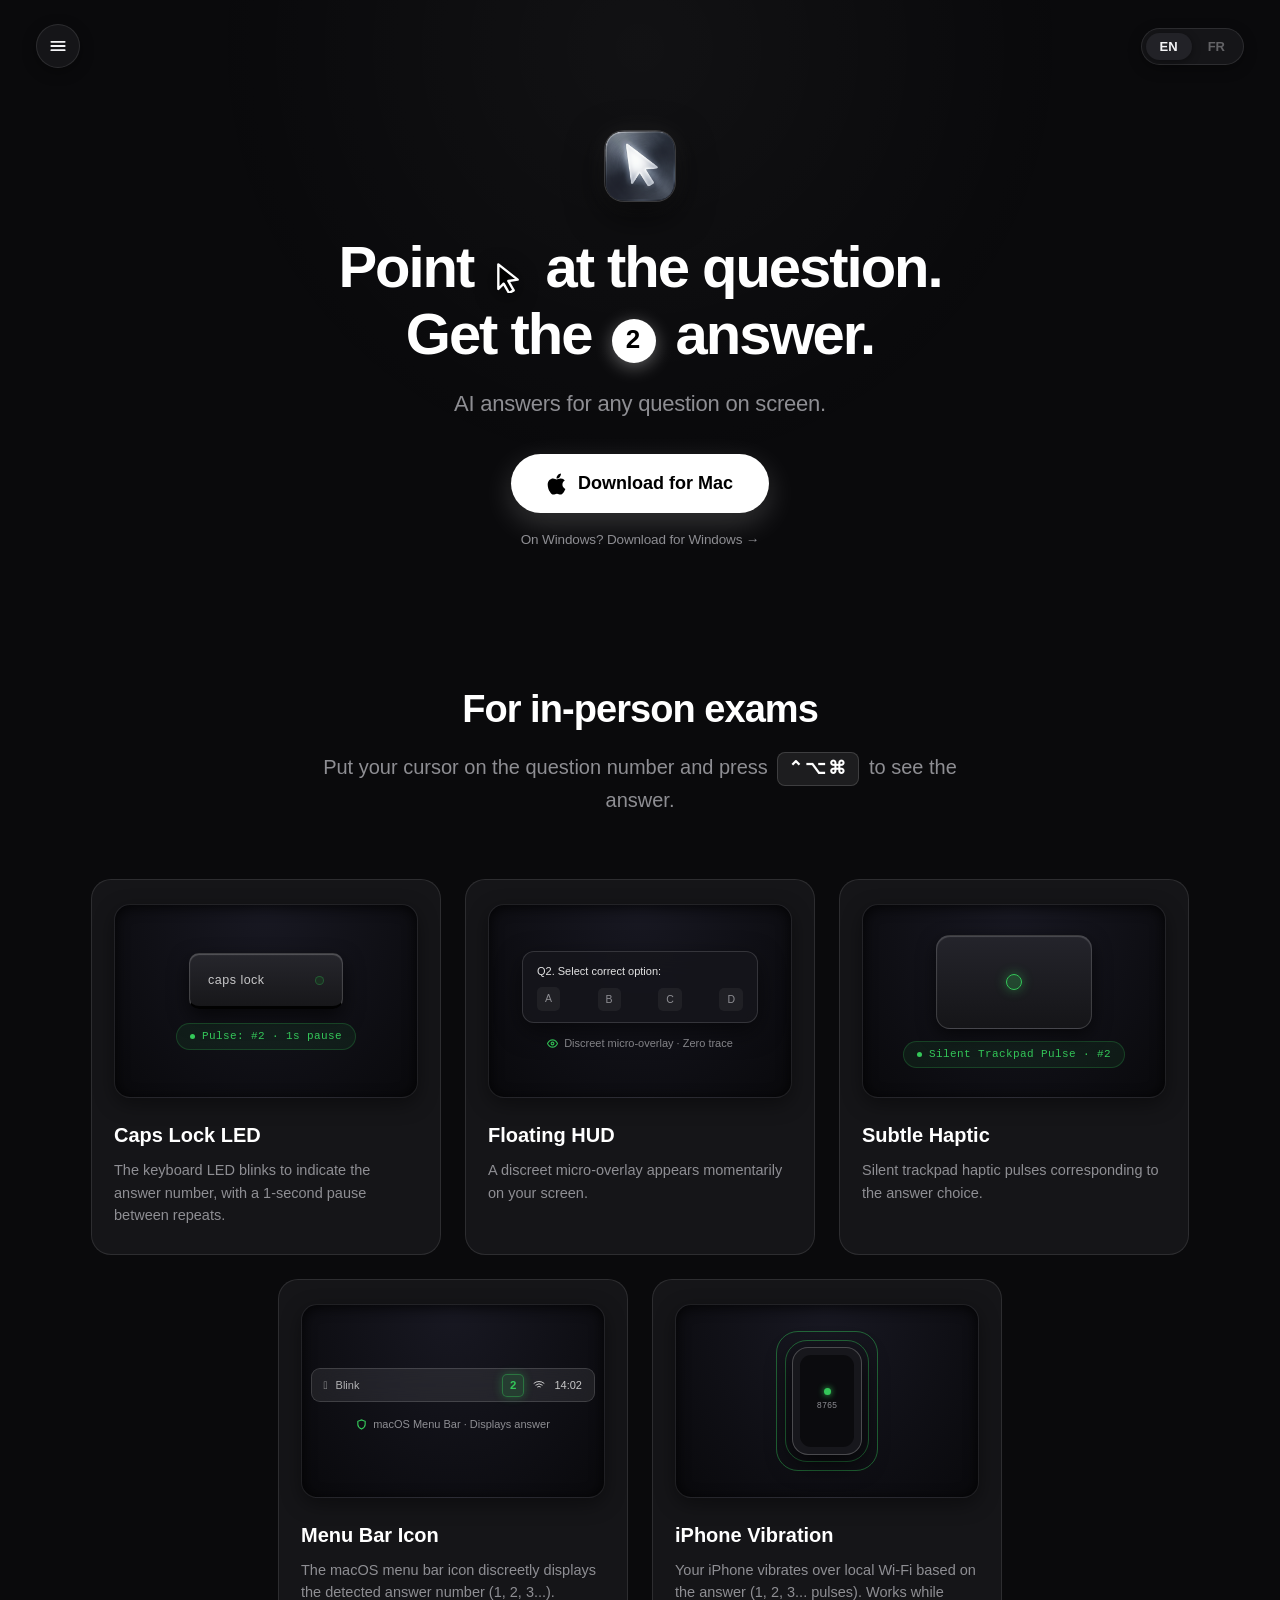
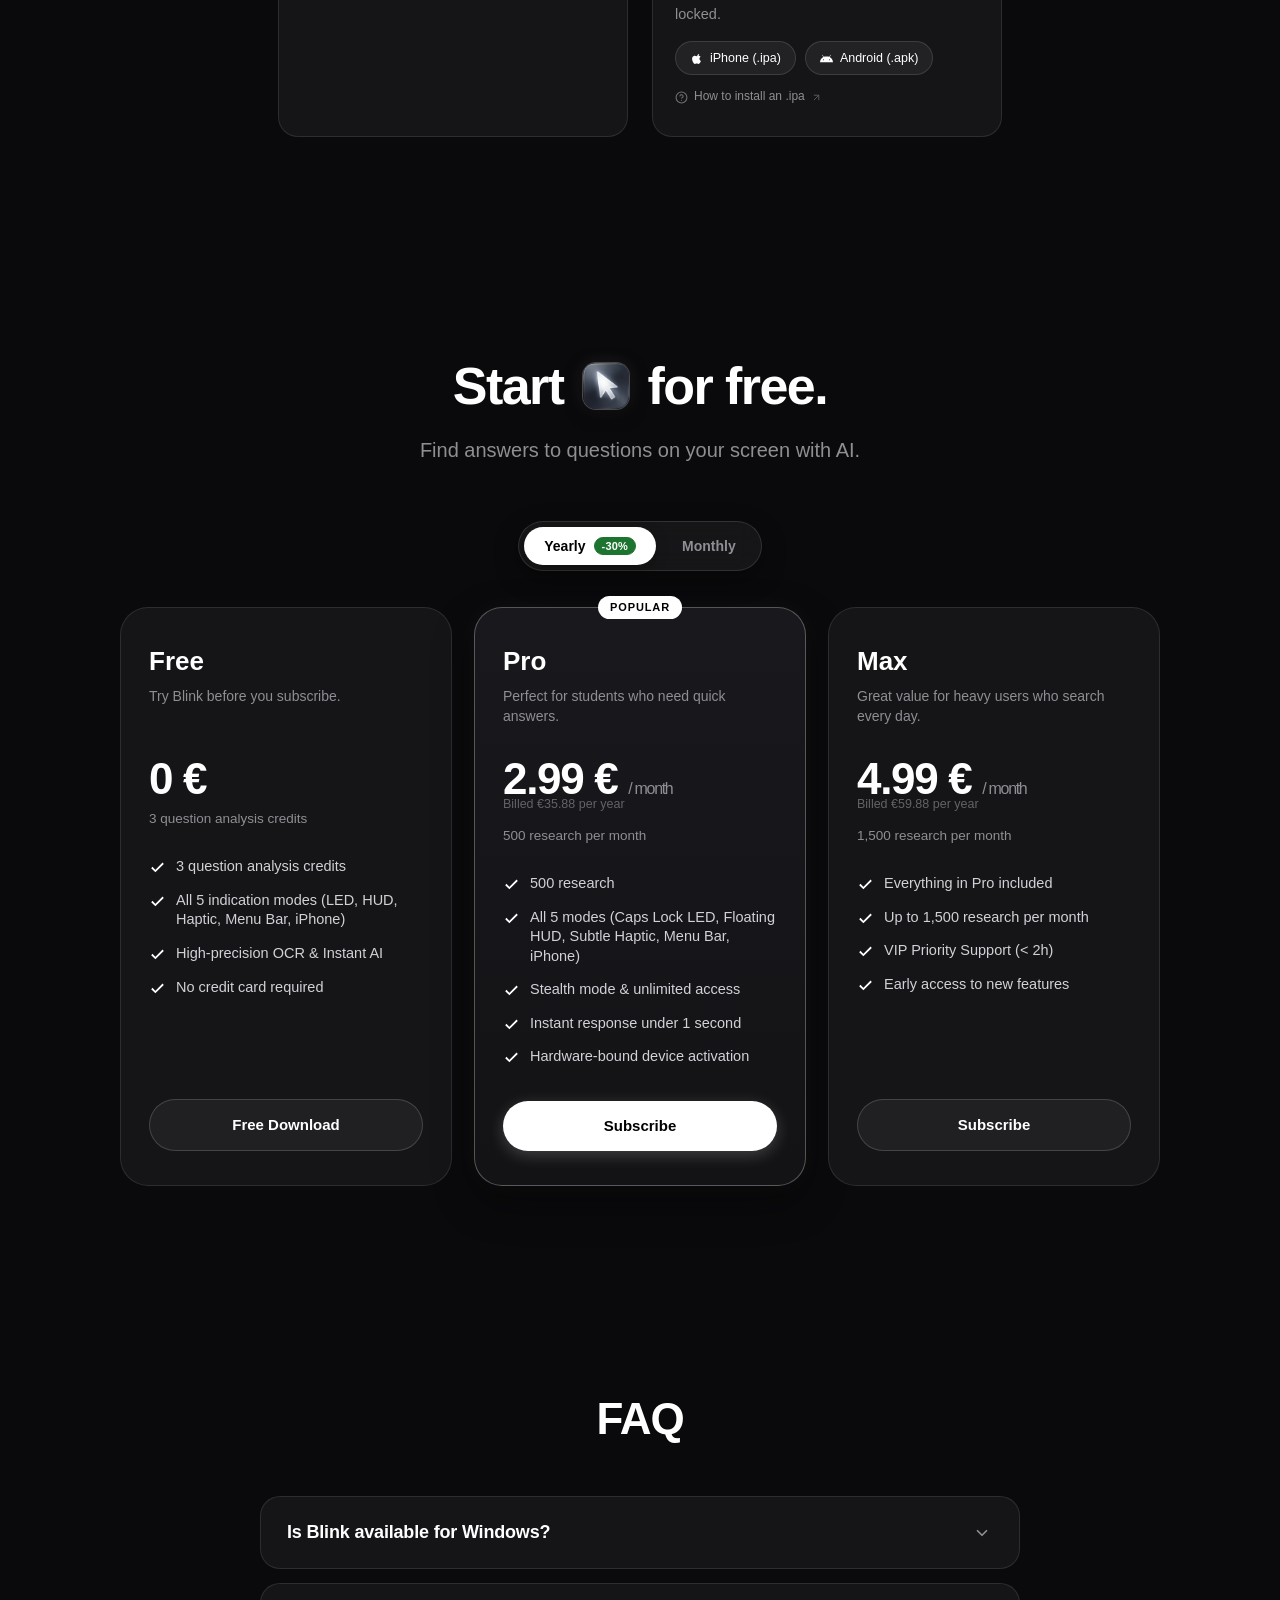
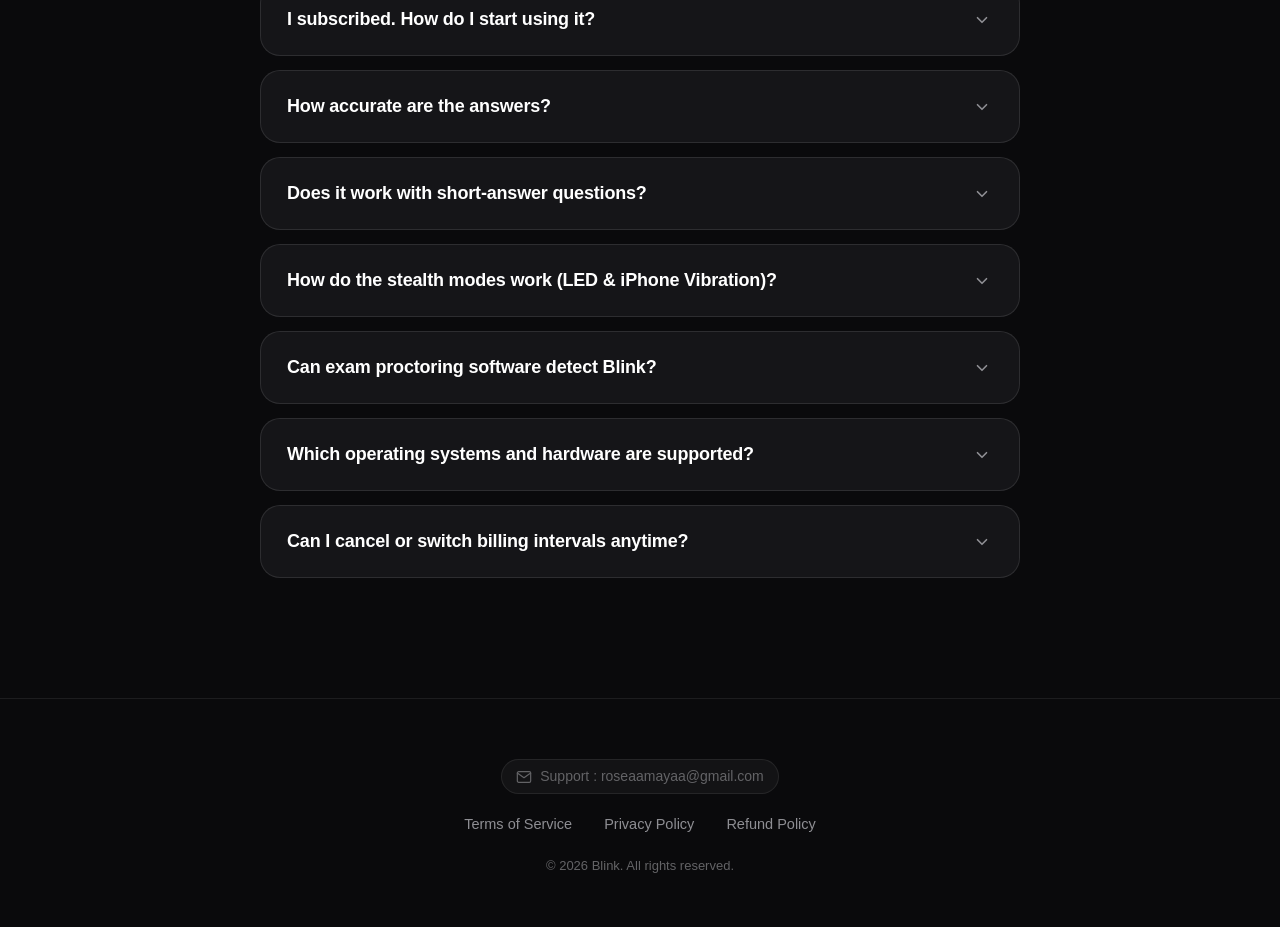
==== commit 7594681c: "fix(auth): make getCheckoutUrl and handleMenuLoginClick global, fix modal open" ====
--- a/public/index.html
+++ b/public/index.html
@@ -22,7 +22,7 @@
   <meta http-equiv="Expires" content="0">
   
   <!-- Stylesheet -->
-  <link rel="stylesheet" href="css/styles.css?v=2.3.0">
+  <link rel="stylesheet" href="css/styles.css?v=2.4.0">
 </head>
 <body>
 
@@ -43,7 +43,7 @@
 
       <!-- Dropdown Menu (Screenshot 2) -->
       <div class="menu-dropdown" id="menuDropdown">
-        <button class="menu-item" id="menuLogin">
+        <button class="menu-item" id="menuLogin" onclick="handleMenuLoginClick(event)">
           <span class="menu-icon">
             <svg width="18" height="18" viewBox="0 0 24 24" fill="none" stroke="currentColor" stroke-width="2.2" stroke-linecap="round" stroke-linejoin="round">
               <path d="M20 21v-2a4 4 0 0 0-4-4H8a4 4 0 0 0-4 4v2"></path>
@@ -624,6 +624,6 @@
   </div>
 
   <!-- Script -->
-  <script src="js/app.js?v=2.3.0"></script>
+  <script src="js/app.js?v=2.4.0"></script>
 </body>
 </html>
--- a/public/css/styles.css
+++ b/public/css/styles.css
@@ -1418,7 +1418,7 @@
 }
 
 .modal-backdrop.show {
-  display: flex;
+  display: flex !important;
 }
 
 .modal-box {
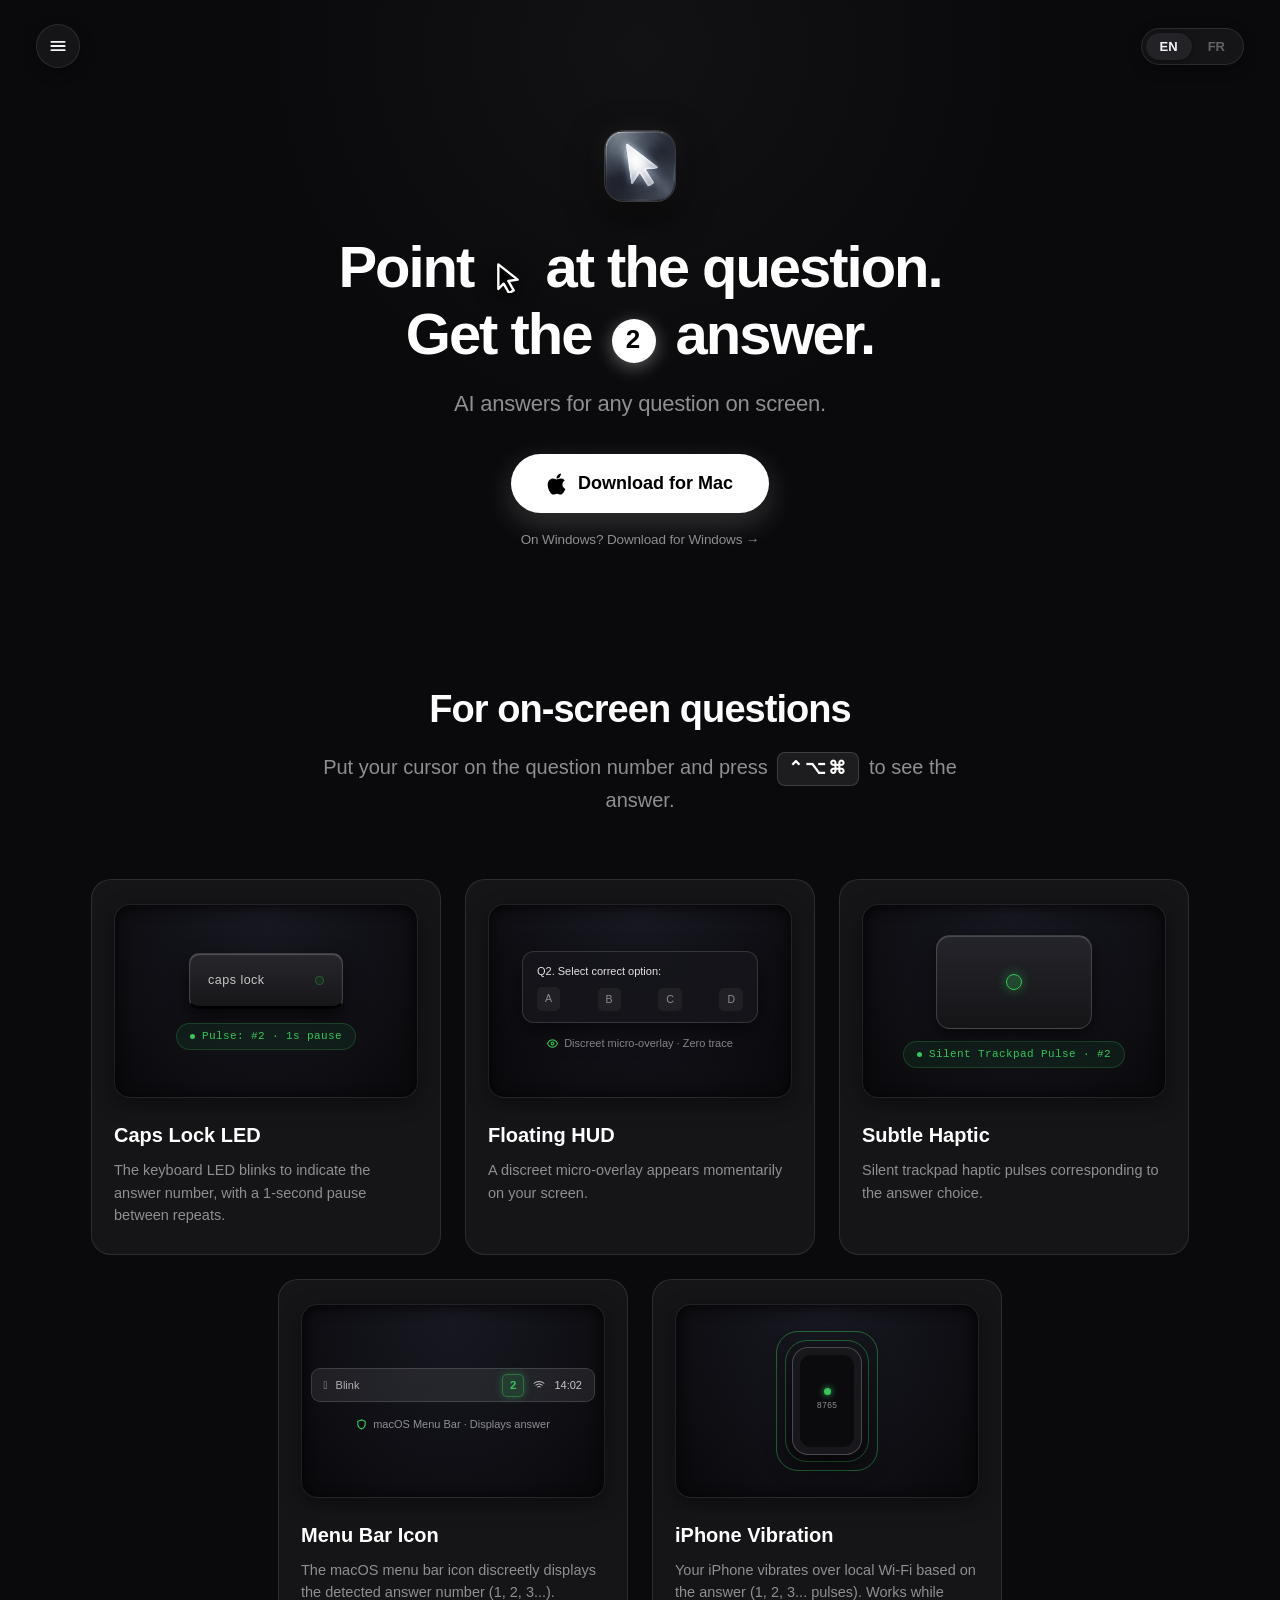
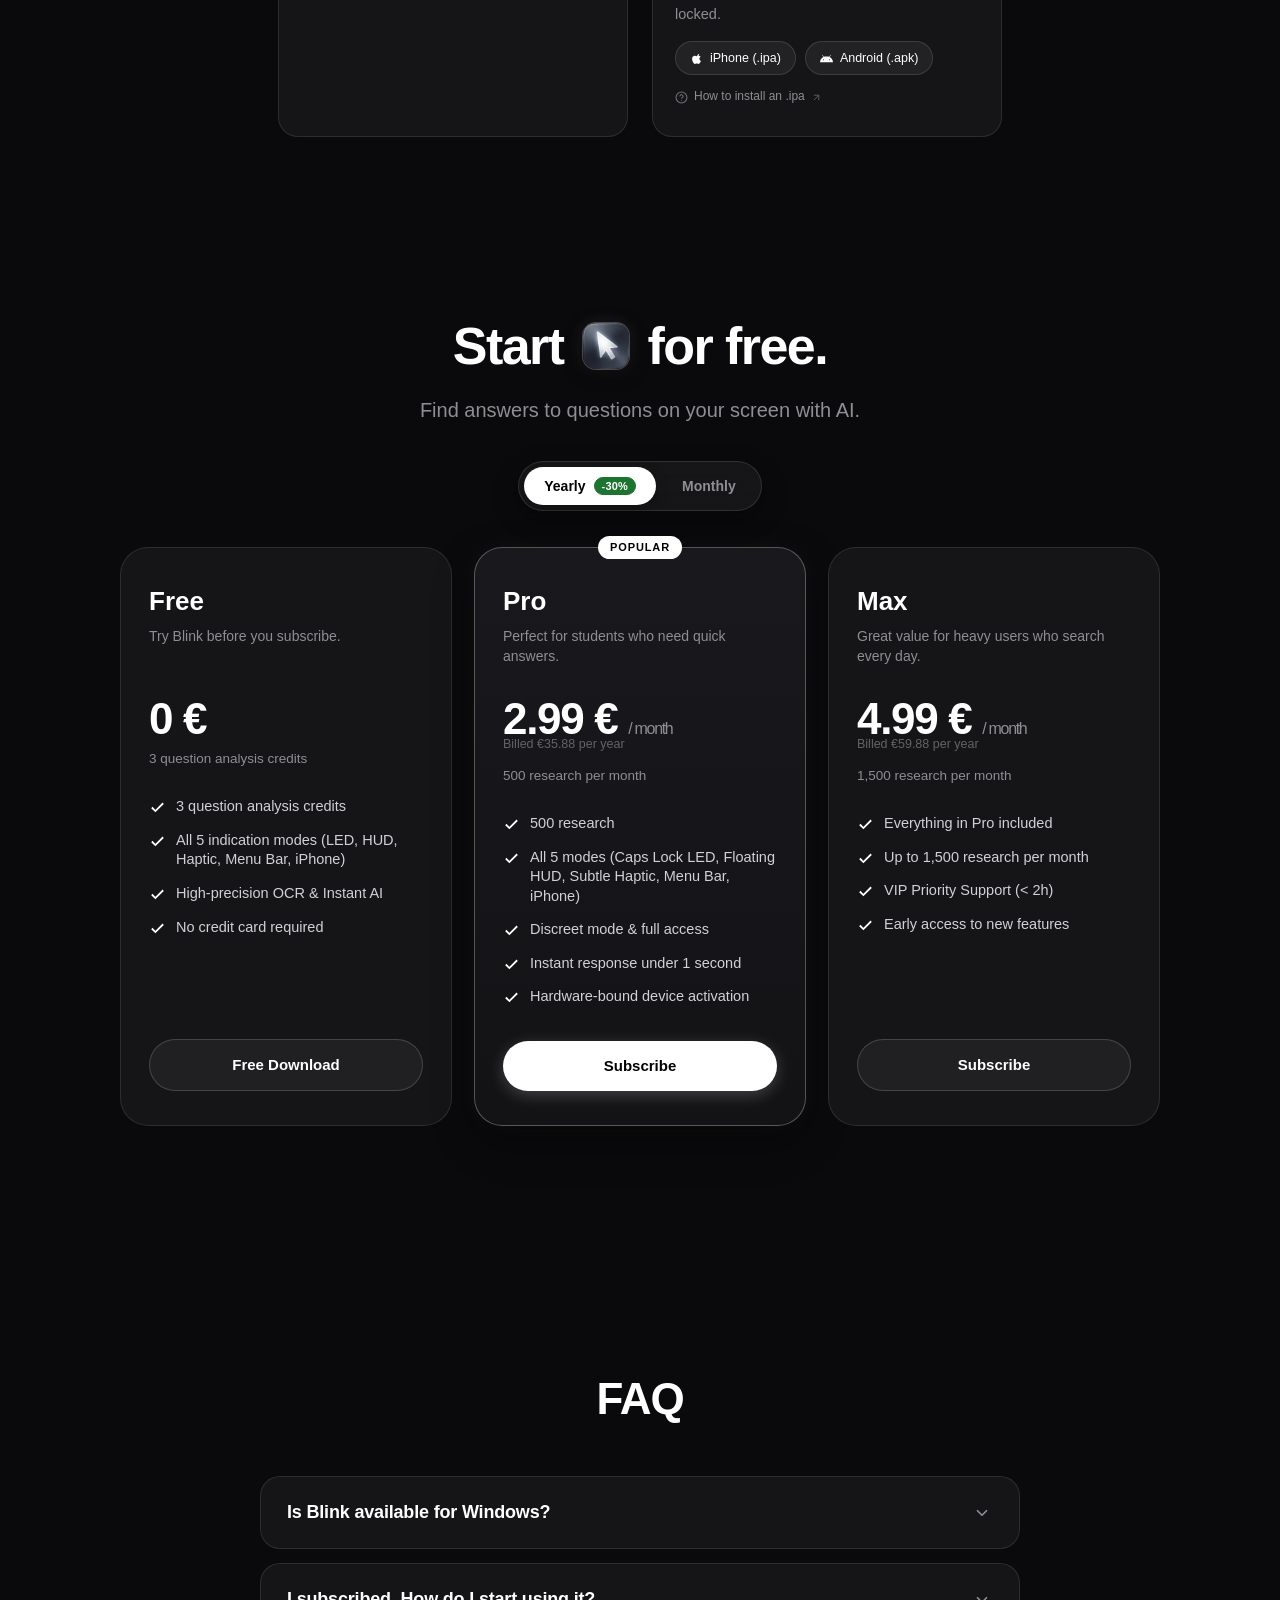
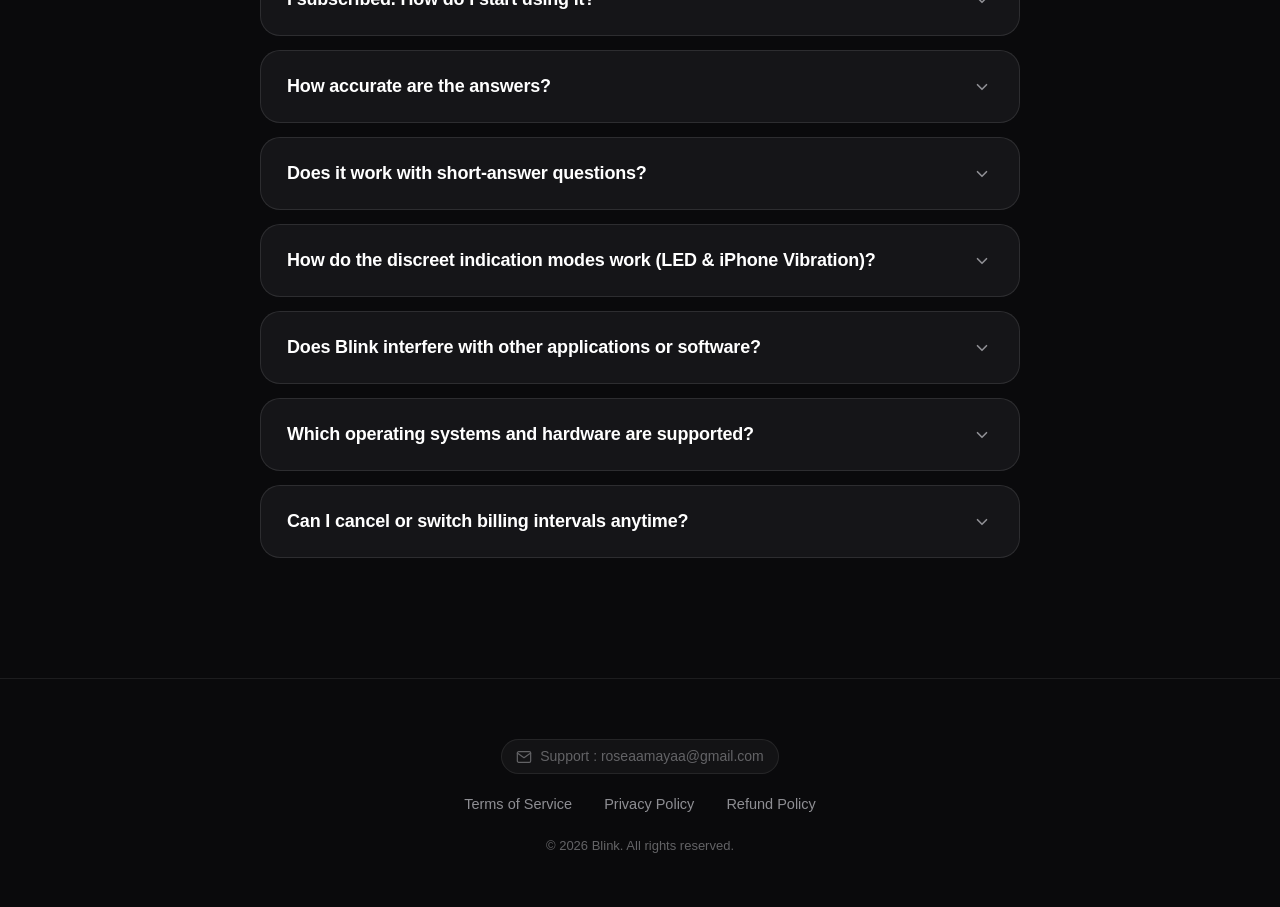
==== commit 67ede4d1: "Update legal modals with French translation and clean exam phrasing" ====
--- a/public/index.html
+++ b/public/index.html
@@ -3,7 +3,7 @@
 <head>
   <meta charset="UTF-8">
   <meta name="viewport" content="width=device-width, initial-scale=1.0">
-  <title>GoBlink — Point at the question. Get the answer.</title>
+  <title>Blink</title>
   <meta name="description" content="AI answers for any question on screen. Instant multiple-choice and complex problem solver for Mac with discreet stealth feedback.">
   
   <!-- Open Graph -->
@@ -22,7 +22,7 @@
   <meta http-equiv="Expires" content="0">
   
   <!-- Stylesheet -->
-  <link rel="stylesheet" href="css/styles.css?v=2.4.0">
+  <link rel="stylesheet" href="css/styles.css?v=2.5.0">
 </head>
 <body>
 
@@ -53,7 +53,7 @@
           <span class="menu-label">Log in</span>
         </button>
 
-        <button class="menu-item yellow" id="menuSubscribe">
+        <button class="menu-item yellow" id="menuSubscribe" onclick="handleMenuSubscribeClick(event)">
           <span class="menu-icon">
             <svg width="18" height="18" viewBox="0 0 24 24" fill="none" stroke="#facc15" stroke-width="2.2" stroke-linecap="round" stroke-linejoin="round">
               <rect x="3" y="11" width="18" height="11" rx="2" ry="2"></rect>
@@ -114,9 +114,9 @@
         </a>
       </div>
 
-      <!-- In-Person Exams Highlight (Screenshot 1 Bottom) -->
+      <!-- On-Screen Questions Feature -->
       <div class="exam-feature">
-        <h2 id="examTitle">For in-person exams</h2>
+        <h2 id="examTitle">For on-screen questions</h2>
         <p id="examDesc">
           Put your cursor on the question number and press <span class="shortcut-badge">⌃⌥⌘</span> to see the answer.
         </p>
@@ -448,13 +448,13 @@
         </div>
         <div class="faq-item" data-index="5">
           <div class="faq-question">
-            <span>Can exam proctoring software detect Blink?</span>
-            <span class="faq-toggle-icon">
-              <svg viewBox="0 0 24 24" fill="none" stroke="currentColor" stroke-width="2.2" stroke-linecap="round" stroke-linejoin="round"><polyline points="6 9 12 15 18 9"></polyline></svg>
-            </span>
-          </div>
-          <div class="faq-answer">
-            <p>Blink is an independent native background process. It does not hook into web browsers, does not inject into web pages, does not alter clipboard content, and opens no intrusive windows during hotkey captures.</p>
+            <span>Does Blink interfere with other applications or software?</span>
+            <span class="faq-toggle-icon">
+              <svg viewBox="0 0 24 24" fill="none" stroke="currentColor" stroke-width="2.2" stroke-linecap="round" stroke-linejoin="round"><polyline points="6 9 12 15 18 9"></polyline></svg>
+            </span>
+          </div>
+          <div class="faq-answer">
+            <p>Blink is an independent native background process. It does not hook into web browsers, does not inject into web pages, does not alter clipboard content, and operates with zero disruption to your system.</p>
           </div>
         </div>
         <div class="faq-item" data-index="6">
@@ -522,53 +522,76 @@
 
   <!-- Web Auth Modal (Connexion / Inscription par Email OTP) -->
   <div class="modal-backdrop" id="webAuthModal">
-    <div class="modal-box" style="max-width: 420px; text-align: center;">
+    <div class="modal-box auth-modal-box" style="max-width: 420px; text-align: center;">
       <button class="modal-close" id="webAuthClose" aria-label="Fermer">&times;</button>
       
       <!-- Step 1: Entrer Email -->
-      <div id="webAuthStepEmail">
-        <div style="width: 48px; height: 48px; margin: 0 auto 16px; background: rgba(255,255,255,0.06); border-radius: 50%; display: flex; align-items: center; justify-content: center;">
-          <svg width="22" height="22" viewBox="0 0 24 24" fill="none" stroke="currentColor" stroke-width="2" stroke-linecap="round" stroke-linejoin="round">
-            <path d="M4 4h16c1.1 0 2 .9 2 2v12c0 1.1-.9 2-2 2H4c-1.1 0-2-.9-2-2V6c0-1.1.9-2 2-2z"></path>
-            <polyline points="22,6 12,13 2,6"></polyline>
-          </svg>
-        </div>
-        <h3 class="modal-title" id="webAuthTitle" style="margin-bottom: 8px;">Connexion à Blink</h3>
-        <p style="font-size: 13px; color: var(--text-secondary); margin-bottom: 20px; line-height: 1.4;" id="webAuthDesc">
-          Entrez votre adresse email pour recevoir votre code d'accès sécurisé à 6 chiffres.
-        </p>
-        <div style="text-align: left; margin-bottom: 16px;">
-          <label style="display: block; font-size: 12px; font-weight: 500; color: var(--text-secondary); margin-bottom: 6px;">Adresse email</label>
-          <input type="email" id="webAuthEmailInput" placeholder="nom@exemple.com" style="width: 100%; box-sizing: border-box; background: rgba(255,255,255,0.06); border: 1px solid rgba(255,255,255,0.12); border-radius: 10px; padding: 11px 14px; font-size: 14px; color: #fff; outline: none; transition: border-color 0.2s;">
-        </div>
-        <div id="webAuthEmailError" style="display: none; color: #ff453a; font-size: 12px; margin-bottom: 14px;"></div>
-        <button id="btnWebSendCode" style="width: 100%; background: #ffffff; color: #000000; border: none; padding: 12px; border-radius: 10px; font-weight: 600; font-size: 14px; cursor: pointer; transition: opacity 0.2s;">
-          Envoyer le code →
-        </button>
+      <div id="webAuthStepEmail" class="auth-step">
+        <div class="auth-header">
+          <div class="auth-icon-badge">
+            <svg width="22" height="22" viewBox="0 0 24 24" fill="none" stroke="currentColor" stroke-width="1.8" stroke-linecap="round" stroke-linejoin="round">
+              <path d="M4 4h16c1.1 0 2 .9 2 2v12c0 1.1-.9 2-2 2H4c-1.1 0-2-.9-2-2V6c0-1.1.9-2 2-2z"></path>
+              <polyline points="22,6 12,13 2,6"></polyline>
+            </svg>
+          </div>
+          <h3 class="auth-title" id="webAuthTitle">Connexion à Blink</h3>
+          <p class="auth-subtitle" id="webAuthDesc">
+            Entrez votre adresse email pour recevoir votre code d'accès sécurisé à 6 chiffres.
+          </p>
+        </div>
+
+        <div class="auth-form-group">
+          <label class="auth-label" for="webAuthEmailInput">Adresse email</label>
+          <div class="auth-input-wrapper">
+            <input type="email" class="auth-input" id="webAuthEmailInput" placeholder="nom@exemple.com" autocomplete="email" spellcheck="false" required>
+          </div>
+        </div>
+
+        <div id="webAuthEmailError" class="auth-feedback" style="display: none; color: #ff453a;"></div>
+
+        <div class="auth-actions">
+          <button class="auth-btn-primary" id="btnWebSendCode">
+            <span>Recevoir le code</span>
+            <svg width="15" height="15" viewBox="0 0 24 24" fill="none" stroke="currentColor" stroke-width="2.2" stroke-linecap="round" stroke-linejoin="round">
+              <line x1="5" y1="12" x2="19" y2="12"></line>
+              <polyline points="12 5 19 12 12 19"></polyline>
+            </svg>
+          </button>
+        </div>
       </div>
 
       <!-- Step 2: Entrer le code à 6 chiffres -->
-      <div id="webAuthStepCode" style="display: none;">
-        <div style="width: 48px; height: 48px; margin: 0 auto 16px; background: rgba(52, 199, 89, 0.12); border-radius: 50%; display: flex; align-items: center; justify-content: center; color: #34c759;">
-          <svg width="22" height="22" viewBox="0 0 24 24" fill="none" stroke="currentColor" stroke-width="2" stroke-linecap="round" stroke-linejoin="round">
-            <rect x="3" y="11" width="18" height="11" rx="2" ry="2"></rect>
-            <path d="M7 11V7a5 5 0 0 1 10 0v4"></path>
-          </svg>
-        </div>
-        <h3 class="modal-title" style="margin-bottom: 8px;">Code de vérification</h3>
-        <p style="font-size: 13px; color: var(--text-secondary); margin-bottom: 20px; line-height: 1.4;">
-          Un code à 6 chiffres a été envoyé à <strong id="webAuthTargetEmail" style="color:#fff;"></strong>
-        </p>
-        <div style="margin-bottom: 16px;">
-          <input type="text" id="webAuthCodeInput" maxlength="6" placeholder="123456" inputmode="numeric" style="width: 100%; box-sizing: border-box; background: rgba(255,255,255,0.06); border: 1px solid rgba(255,255,255,0.12); border-radius: 10px; padding: 12px; font-size: 24px; font-weight: 700; letter-spacing: 8px; text-align: center; color: #34c759; outline: none; font-family: monospace;">
-        </div>
-        <div id="webAuthCodeError" style="display: none; color: #ff453a; font-size: 12px; margin-bottom: 14px;"></div>
-        <button id="btnWebVerifyCode" style="width: 100%; background: #34c759; color: #000000; border: none; padding: 12px; border-radius: 10px; font-weight: 700; font-size: 14px; cursor: pointer; margin-bottom: 12px;">
-          Valider et se connecter
-        </button>
-        <button id="btnWebBackEmail" style="background: transparent; border: none; color: var(--text-muted); font-size: 12px; cursor: pointer; text-decoration: underline;">
-          Modifier l'adresse email
-        </button>
+      <div id="webAuthStepCode" class="auth-step" style="display: none;">
+        <div class="auth-header">
+          <div class="auth-icon-badge success">
+            <svg width="22" height="22" viewBox="0 0 24 24" fill="none" stroke="currentColor" stroke-width="2" stroke-linecap="round" stroke-linejoin="round">
+              <rect x="3" y="11" width="18" height="11" rx="2" ry="2"></rect>
+              <path d="M7 11V7a5 5 0 0 1 10 0v4"></path>
+            </svg>
+          </div>
+          <h3 class="auth-title">Code de vérification</h3>
+          <p class="auth-subtitle">
+            Un code à 6 chiffres a été envoyé à <strong id="webAuthTargetEmail"></strong>
+          </p>
+        </div>
+
+        <div class="auth-form-group">
+          <label class="auth-label" for="webAuthCodeInput">Code à 6 chiffres</label>
+          <div class="auth-input-wrapper">
+            <input type="text" class="auth-input otp" id="webAuthCodeInput" maxlength="6" placeholder="••••••" inputmode="numeric" autocomplete="one-time-code">
+          </div>
+        </div>
+
+        <div id="webAuthCodeError" class="auth-feedback" style="display: none; color: #ff453a;"></div>
+
+        <div class="auth-actions-stacked">
+          <button class="auth-btn-primary success" id="btnWebVerifyCode">
+            <span>Valider et se connecter</span>
+          </button>
+          <div class="auth-actions-secondary" style="justify-content: center;">
+            <button class="auth-btn-text" id="btnWebBackEmail">← Modifier l'adresse email</button>
+          </div>
+        </div>
       </div>
     </div>
   </div>
@@ -624,6 +647,6 @@
   </div>
 
   <!-- Script -->
-  <script src="js/app.js?v=2.4.0"></script>
+  <script src="js/app.js?v=2.5.0"></script>
 </body>
 </html>
--- a/public/css/styles.css
+++ b/public/css/styles.css
@@ -1018,8 +1018,10 @@
 
 /* Pricing Section (Screenshot 3) */
 .pricing-section {
-  padding: 120px 0 100px;
+  padding: 80px 0 140px;
   text-align: center;
+  scroll-margin-top: 80px;
+  scroll-margin-bottom: 120px;
 }
 
 .section-badge-wrap {
@@ -1097,7 +1099,7 @@
 .pricing-subtitle {
   font-size: 20px;
   color: var(--text-secondary);
-  margin-bottom: 56px;
+  margin-bottom: 36px;
   margin-top: 10px;
 }
 
@@ -1109,6 +1111,8 @@
   max-width: 1040px;
   margin: 0 auto;
   text-align: left;
+  scroll-margin-top: 80px;
+  scroll-margin-bottom: 120px;
 }
 
 @media (max-width: 960px) {
@@ -1605,3 +1609,214 @@
   color: #ff9f0a;
 }
 
+/* ==========================================================================
+   Impeccable Web Auth Modal (Blink Swiss Minimalist Design)
+   ========================================================================== */
+
+.modal-box.auth-modal-box {
+  width: 92%;
+  max-width: 420px;
+  background: #151518;
+  border: 1px solid rgba(255, 255, 255, 0.1);
+  border-radius: 22px;
+  box-shadow: 0 32px 72px -16px rgba(0, 0, 0, 0.85), 0 0 0 1px rgba(255, 255, 255, 0.06);
+  padding: 36px 32px 32px;
+  position: relative;
+  box-sizing: border-box;
+  text-align: center;
+}
+
+.auth-header {
+  text-align: center;
+  margin-bottom: 24px;
+}
+
+.auth-icon-badge {
+  width: 52px;
+  height: 52px;
+  margin: 0 auto 16px;
+  background: linear-gradient(145deg, rgba(255, 255, 255, 0.1), rgba(255, 255, 255, 0.03));
+  border: 1px solid rgba(255, 255, 255, 0.12);
+  border-radius: 14px;
+  display: flex;
+  align-items: center;
+  justify-content: center;
+  color: #ffffff;
+  box-shadow: inset 0 1px 0 rgba(255, 255, 255, 0.12), 0 4px 16px rgba(0, 0, 0, 0.3);
+}
+
+.auth-icon-badge.success {
+  background: linear-gradient(145deg, rgba(52, 199, 89, 0.2), rgba(52, 199, 89, 0.06));
+  border-color: rgba(52, 199, 89, 0.35);
+  color: #34c759;
+  box-shadow: inset 0 1px 0 rgba(52, 199, 89, 0.25), 0 4px 16px rgba(52, 199, 89, 0.15);
+}
+
+.auth-title {
+  font-size: 20px;
+  font-weight: 700;
+  color: #ffffff;
+  letter-spacing: -0.02em;
+  margin: 0 0 6px;
+}
+
+.auth-subtitle {
+  font-size: 13px;
+  color: #9ca3af;
+  line-height: 1.5;
+  margin: 0 auto;
+  max-width: 320px;
+}
+
+.auth-subtitle strong {
+  color: #ffffff;
+}
+
+.auth-form-group {
+  margin-bottom: 22px;
+  text-align: left;
+}
+
+.auth-label {
+  display: block;
+  font-size: 12px;
+  font-weight: 600;
+  color: #d4d4d8;
+  margin-bottom: 8px;
+  letter-spacing: 0.01em;
+}
+
+.auth-input-wrapper {
+  position: relative;
+  width: 100%;
+}
+
+.auth-input {
+  width: 100% !important;
+  box-sizing: border-box !important;
+  height: 44px;
+  padding: 0 14px !important;
+  background: #0d0d0f !important;
+  border: 1px solid rgba(255, 255, 255, 0.12) !important;
+  border-radius: 10px !important;
+  color: #ffffff !important;
+  font-size: 14px !important;
+  outline: none !important;
+  font-family: inherit !important;
+  transition: border-color 0.15s ease, box-shadow 0.15s ease !important;
+}
+
+.auth-input::placeholder {
+  color: rgba(255, 255, 255, 0.3);
+}
+
+.auth-input:focus {
+  border-color: rgba(255, 255, 255, 0.4) !important;
+  box-shadow: 0 0 0 3px rgba(255, 255, 255, 0.08) !important;
+}
+
+.auth-input.otp {
+  height: 52px;
+  font-size: 24px !important;
+  font-weight: 700 !important;
+  letter-spacing: 12px !important;
+  text-align: center !important;
+  padding: 0 12px !important;
+  color: #34c759 !important;
+  font-family: ui-monospace, SFMono-Regular, Menlo, Monaco, Consolas, monospace !important;
+}
+
+.auth-input.otp:focus {
+  border-color: #34c759 !important;
+  box-shadow: 0 0 0 3px rgba(52, 199, 89, 0.2) !important;
+}
+
+.auth-feedback {
+  font-size: 12.5px;
+  margin-bottom: 16px;
+  text-align: center;
+  padding: 8px 12px;
+  border-radius: 8px;
+  background: rgba(239, 68, 68, 0.1);
+  border: 1px solid rgba(239, 68, 68, 0.2);
+  line-height: 1.4;
+}
+
+.auth-actions {
+  width: 100%;
+}
+
+.auth-btn-primary {
+  width: 100%;
+  height: 44px;
+  background: #ffffff;
+  color: #09090b;
+  border: none;
+  border-radius: 10px;
+  font-size: 14px;
+  font-weight: 600;
+  cursor: pointer;
+  display: flex;
+  align-items: center;
+  justify-content: center;
+  gap: 8px;
+  box-shadow: 0 2px 8px rgba(0, 0, 0, 0.25), inset 0 1px 0 rgba(255, 255, 255, 0.9);
+  transition: transform 0.1s ease, background 0.15s ease, opacity 0.15s ease;
+}
+
+.auth-btn-primary:hover {
+  background: #f4f4f5;
+  transform: translateY(-1px);
+}
+
+.auth-btn-primary:active {
+  transform: translateY(0);
+  opacity: 0.9;
+}
+
+.auth-btn-primary:disabled {
+  opacity: 0.55;
+  cursor: not-allowed;
+  transform: none;
+}
+
+.auth-btn-primary.success {
+  background: #34c759;
+  color: #000000;
+  font-weight: 700;
+  box-shadow: 0 2px 8px rgba(52, 199, 89, 0.3), inset 0 1px 0 rgba(255, 255, 255, 0.4);
+}
+
+.auth-btn-primary.success:hover {
+  background: #30b852;
+}
+
+.auth-actions-stacked {
+  display: flex;
+  flex-direction: column;
+  gap: 12px;
+}
+
+.auth-actions-secondary {
+  display: flex;
+  justify-content: space-between;
+  align-items: center;
+  width: 100%;
+  padding-top: 4px;
+}
+
+.auth-btn-text {
+  background: transparent;
+  border: none;
+  color: #9ca3af;
+  font-size: 12px;
+  cursor: pointer;
+  padding: 4px 6px;
+  transition: color 0.15s ease;
+}
+
+.auth-btn-text:hover {
+  color: #ffffff;
+  text-decoration: underline;
+}
+
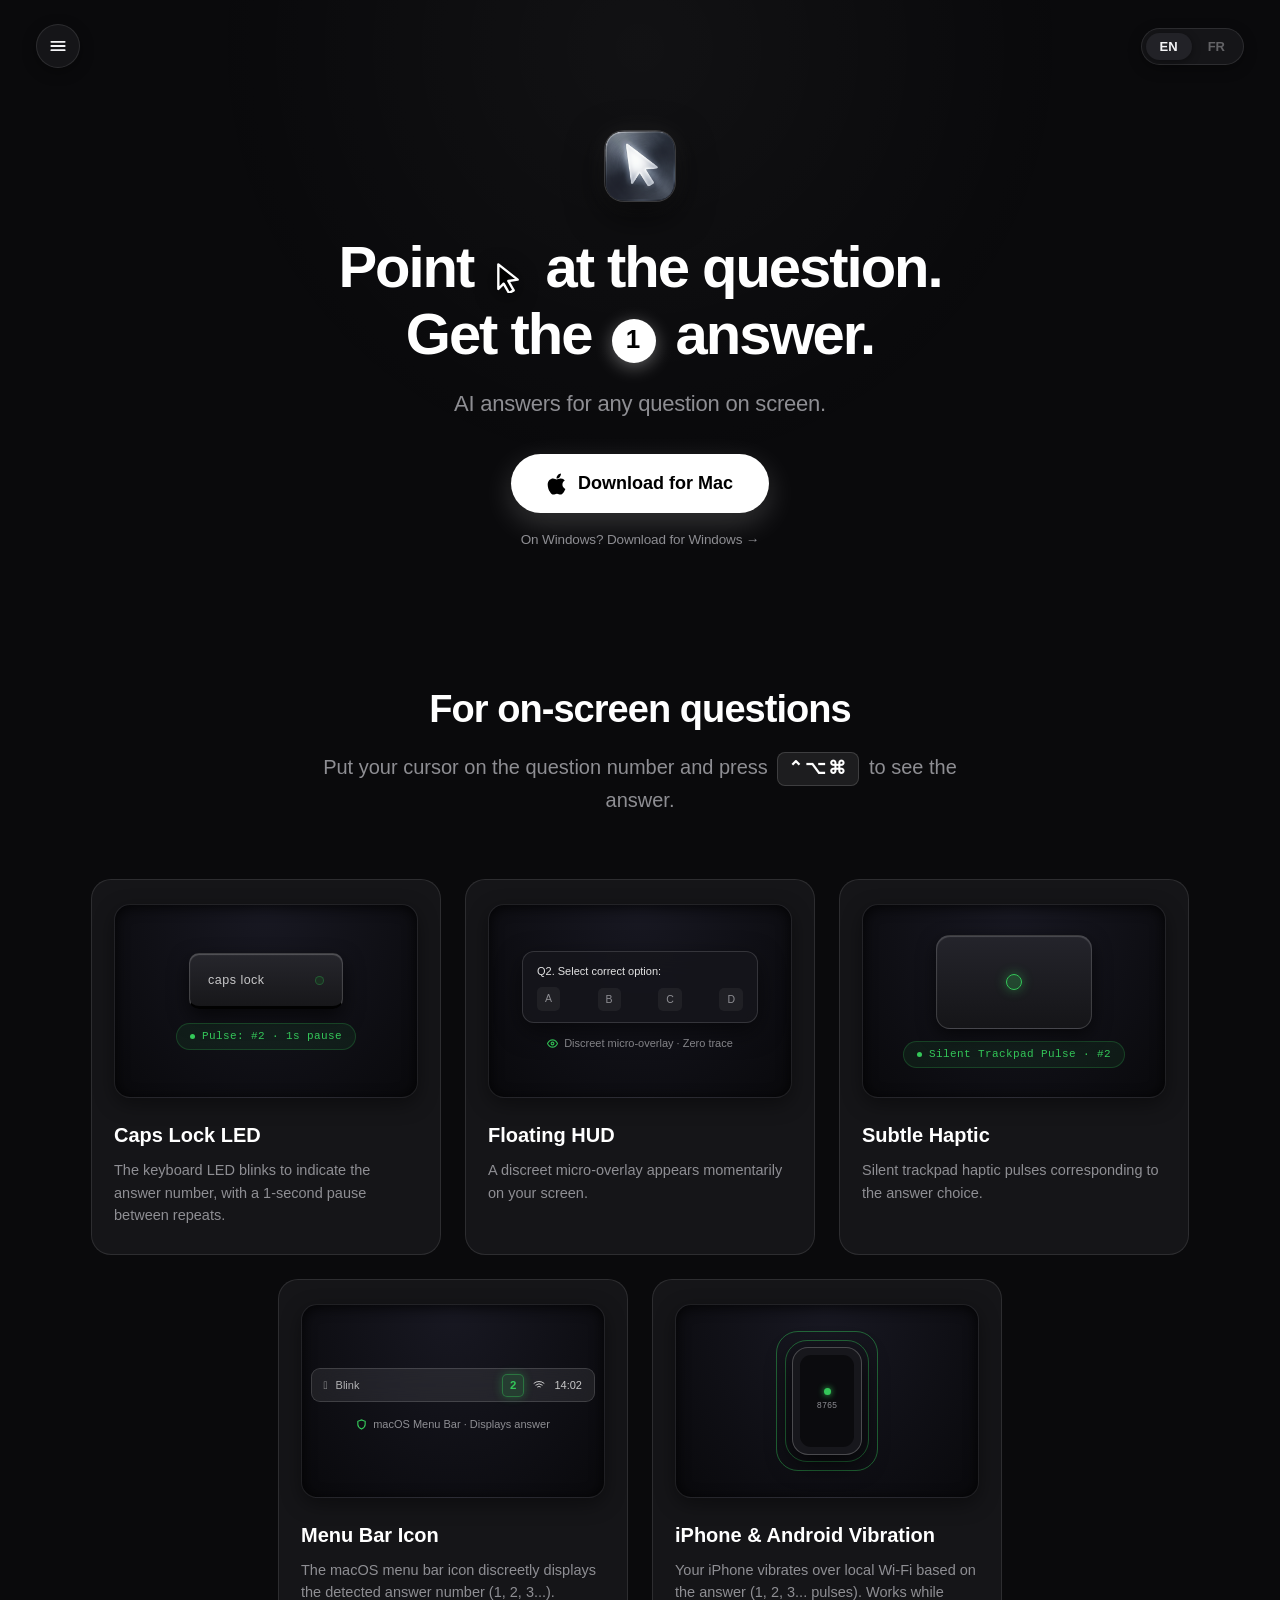
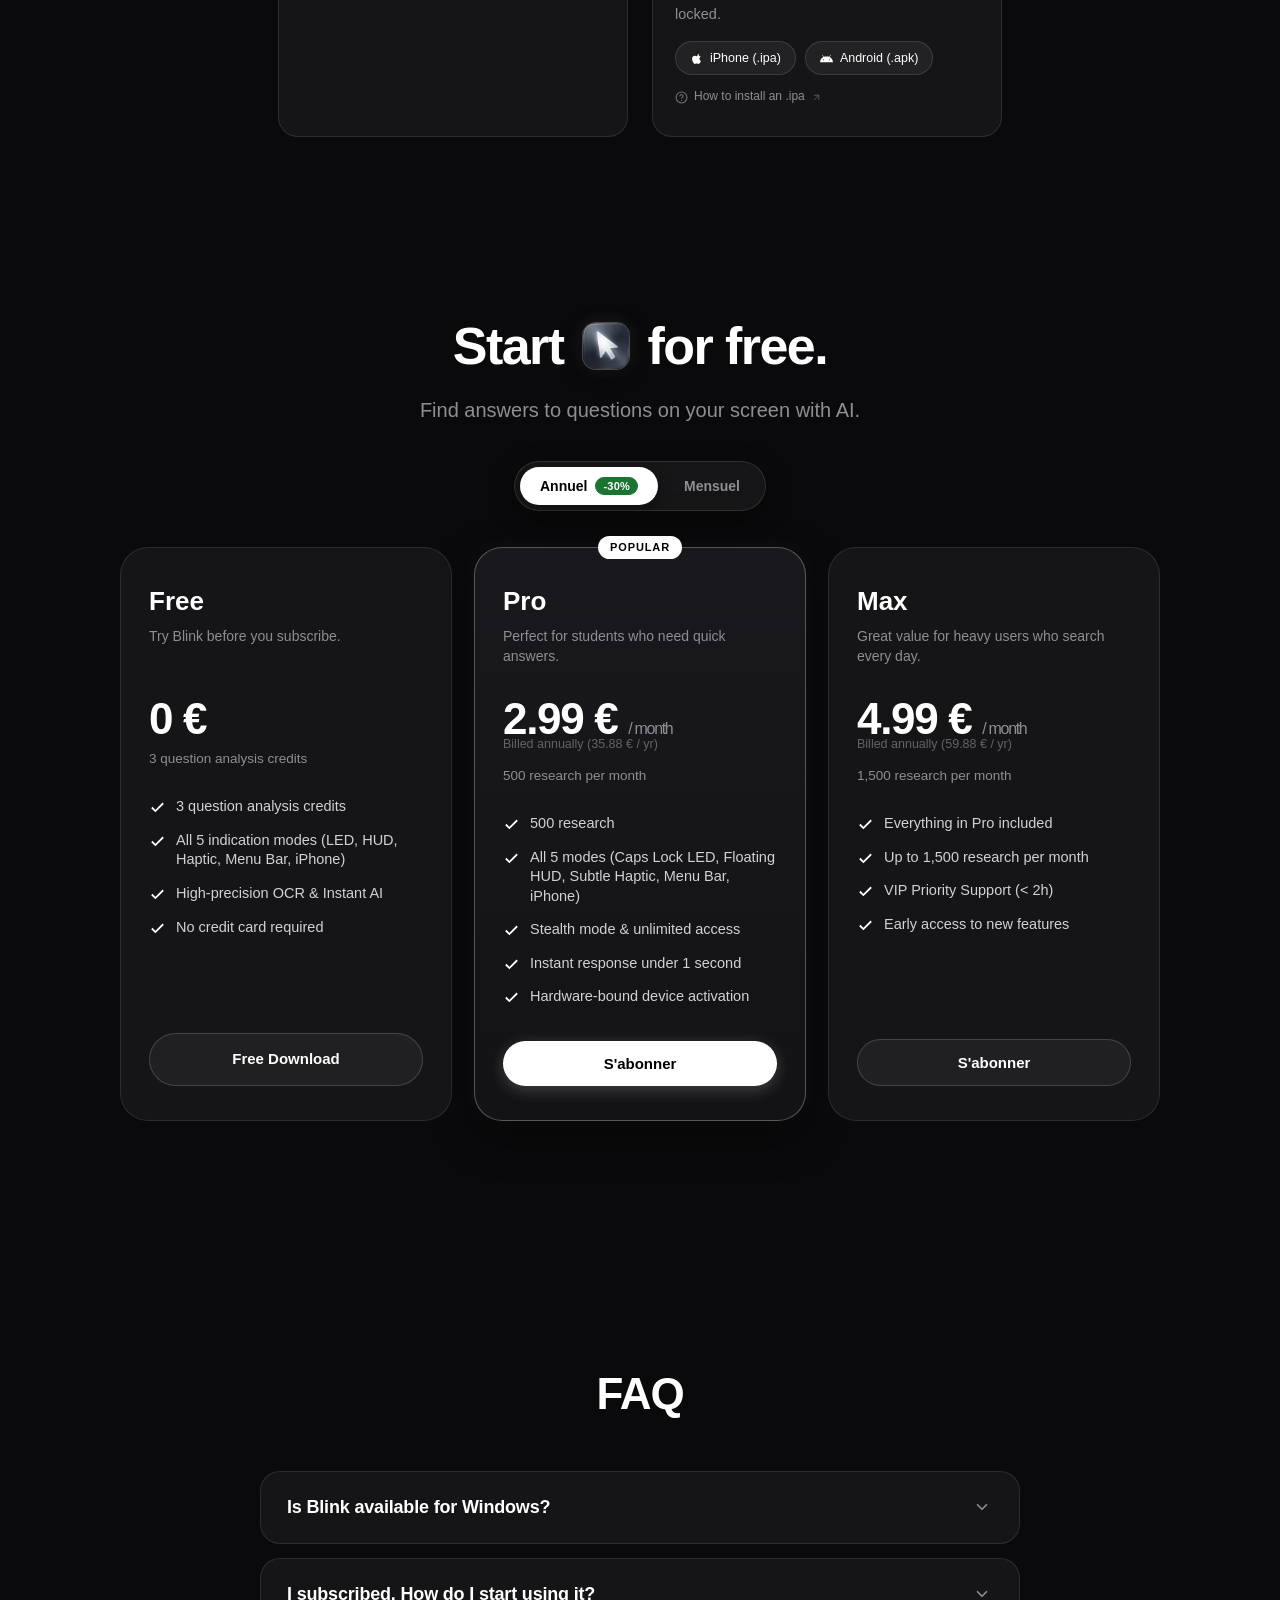
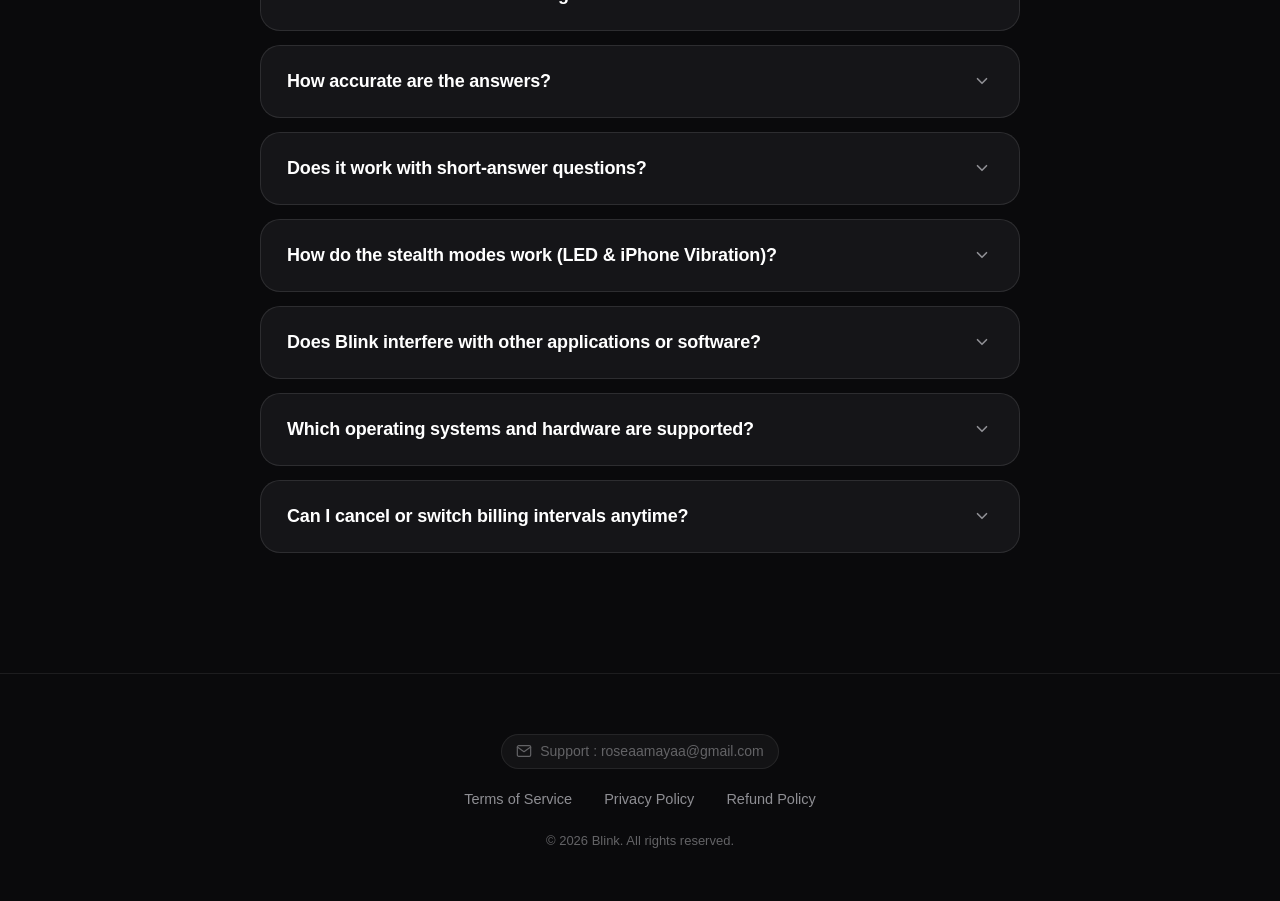
==== commit 783f29df: "fix(auth): require login before subscription, seamless connected state on login, billing modal" ====
--- a/public/index.html
+++ b/public/index.html
@@ -349,7 +349,7 @@
             </li>
           </ul>
 
-          <a href="https://buy.stripe.com/aFa14n1dh4dl5L5gXr6Ri00" class="btn-card-action primary" id="btnProAction">Subscribe</a>
+          <button type="button" class="btn-card-action primary" id="btnProAction">S'abonner</button>
         </div>
 
         <!-- Max Card -->
@@ -382,7 +382,7 @@
             </li>
           </ul>
 
-          <a href="https://buy.stripe.com/bJe00j9JNaBJa1lgXr6Ri01" class="btn-card-action" id="btnMaxAction">Subscribe</a>
+          <button type="button" class="btn-card-action" id="btnMaxAction">S'abonner</button>
         </div>
       </div>
     </section>
@@ -629,13 +629,13 @@
 
       <!-- Actions -->
       <div style="display: flex; flex-direction: column; gap: 10px;">
-        <a id="btnWebManageSub" href="https://billing.stripe.com/p/login/test" target="_blank" style="text-decoration: none; width: 100%; box-sizing: border-box; background: rgba(255,255,255,0.08); color: #ffffff; border: 1px solid rgba(255,255,255,0.15); padding: 12px; border-radius: 10px; font-size: 13px; font-weight: 600; cursor: pointer; display: flex; align-items: center; justify-content: center; gap: 8px;">
+        <button id="btnWebManageSub" type="button" style="width: 100%; box-sizing: border-box; background: rgba(255,255,255,0.08); color: #ffffff; border: 1px solid rgba(255,255,255,0.15); padding: 12px; border-radius: 10px; font-size: 13px; font-weight: 600; cursor: pointer; display: flex; align-items: center; justify-content: center; gap: 8px; transition: background 0.2s;">
           <svg width="16" height="16" viewBox="0 0 24 24" fill="none" stroke="currentColor" stroke-width="2" stroke-linecap="round" stroke-linejoin="round">
             <rect x="2" y="5" width="20" height="14" rx="2"></rect>
             <line x1="2" y1="10" x2="22" y2="10"></line>
           </svg>
           Gérer mon abonnement / Facturation
-        </a>
+        </button>
         <button id="btnWebSyncSub" style="width: 100%; background: transparent; color: var(--text-secondary); border: 1px solid rgba(255,255,255,0.08); padding: 10px; border-radius: 10px; font-size: 12px; cursor: pointer;">
           ↻ Rafraîchir mon statut
         </button>
@@ -646,7 +646,57 @@
     </div>
   </div>
 
+  <!-- Modal Facturation / Info Gestion Abonnement -->
+  <div class="modal-backdrop" id="webBillingModal">
+    <div class="modal-box" style="max-width: 440px; text-align: left;">
+      <button class="modal-close" id="webBillingClose" aria-label="Fermer">&times;</button>
+      <div style="display: flex; align-items: center; gap: 12px; margin-bottom: 16px;">
+        <div style="width: 42px; height: 42px; border-radius: 10px; background: rgba(52, 199, 89, 0.12); display: flex; align-items: center; justify-content: center; color: #34c759;">
+          <svg width="22" height="22" viewBox="0 0 24 24" fill="none" stroke="currentColor" stroke-width="2" stroke-linecap="round" stroke-linejoin="round">
+            <rect x="2" y="5" width="20" height="14" rx="2"></rect>
+            <line x1="2" y1="10" x2="22" y2="10"></line>
+          </svg>
+        </div>
+        <div>
+          <h3 class="modal-title" style="margin: 0; font-size: 16px;">Facturation & Abonnement</h3>
+          <p style="margin: 2px 0 0; font-size: 12px; color: var(--text-secondary);" id="billingModalSubEmail">compte@exemple.com</p>
+        </div>
+      </div>
+
+      <div style="background: rgba(255,255,255,0.03); border: 1px solid rgba(255,255,255,0.08); border-radius: 12px; padding: 14px; margin-bottom: 16px; font-size: 13px; line-height: 1.5; color: #d4d4d8;">
+        <div style="margin-bottom: 10px; display: flex; justify-content: space-between; align-items: center;">
+          <span style="color: var(--text-secondary);">Formule active :</span>
+          <span id="billingModalPlanBadge" style="font-weight: 700; color: #34c759; text-transform: uppercase;">Pro</span>
+        </div>
+        <div style="height: 1px; background: rgba(255,255,255,0.06); margin-bottom: 10px;"></div>
+        <p style="margin: 0 0 8px 0; color: #a1a1aa; font-size: 12px;">
+          • Vos reçus et factures Stripe sont envoyés directement par email lors de chaque règlement.
+        </p>
+        <p style="margin: 0 0 8px 0; color: #a1a1aa; font-size: 12px;">
+          • Pour résilier ou mettre à jour votre carte bancaire, cliquez sur le bouton sécurisé <strong>« Gérer cet abonnement »</strong> dans votre email de confirmation Stripe.
+        </p>
+        <p style="margin: 0; color: #a1a1aa; font-size: 12px;">
+          • Vous possédez le <strong>PRO</strong> et souhaitez passer à <strong>MAX</strong> ? Choisissez l'offre MAX ci-dessous : Stripe calcule et facture automatiquement la <strong>différence manquante au prorata</strong> jusqu'à la fin de votre abonnement actif !
+        </p>
+      </div>
+
+      <div style="display: flex; flex-direction: column; gap: 8px;">
+        <button id="btnOpenUpgradePricing" style="width: 100%; background: #ffffff; color: #000; border: none; padding: 11px; border-radius: 10px; font-weight: 600; font-size: 13px; cursor: pointer; transition: opacity 0.2s;">
+          Voir les offres / Changer de formule →
+        </button>
+        <button id="btnCloseBillingModal" style="width: 100%; background: transparent; color: var(--text-secondary); border: 1px solid rgba(255,255,255,0.1); padding: 10px; border-radius: 10px; font-size: 12px; cursor: pointer;">
+          Fermer
+        </button>
+      </div>
+    </div>
+  </div>
+
+  <!-- Floating Toast Notification -->
+  <div id="blinkToast" class="blink-toast">
+    <span id="blinkToastText">Notification</span>
+  </div>
+
   <!-- Script -->
-  <script src="js/app.js?v=2.5.0"></script>
+  <script src="js/app.js?v=2.6.0"></script>
 </body>
 </html>
--- a/public/css/styles.css
+++ b/public/css/styles.css
@@ -1820,3 +1820,44 @@
   text-decoration: underline;
 }
 
+/* Plan card action state & current plan indicator */
+.btn-card-action.btn-current-plan {
+  background: rgba(52, 199, 89, 0.15) !important;
+  color: #34c759 !important;
+  border: 1px solid rgba(52, 199, 89, 0.35) !important;
+  cursor: default !important;
+  box-shadow: none !important;
+  transform: none !important;
+}
+
+/* Floating Toast Notification */
+.blink-toast {
+  position: fixed;
+  bottom: 28px;
+  left: 50%;
+  transform: translateX(-50%) translateY(20px);
+  background: rgba(18, 18, 20, 0.95);
+  border: 1px solid rgba(255, 255, 255, 0.15);
+  backdrop-filter: blur(20px);
+  -webkit-backdrop-filter: blur(20px);
+  color: #ffffff;
+  padding: 12px 22px;
+  border-radius: 999px;
+  font-size: 13px;
+  font-weight: 500;
+  box-shadow: 0 10px 30px rgba(0, 0, 0, 0.5);
+  z-index: 10000;
+  opacity: 0;
+  pointer-events: none;
+  transition: opacity 0.25s ease, transform 0.25s ease;
+  display: flex;
+  align-items: center;
+  gap: 8px;
+  white-space: nowrap;
+}
+
+.blink-toast.show {
+  opacity: 1;
+  transform: translateX(-50%) translateY(0);
+}
+
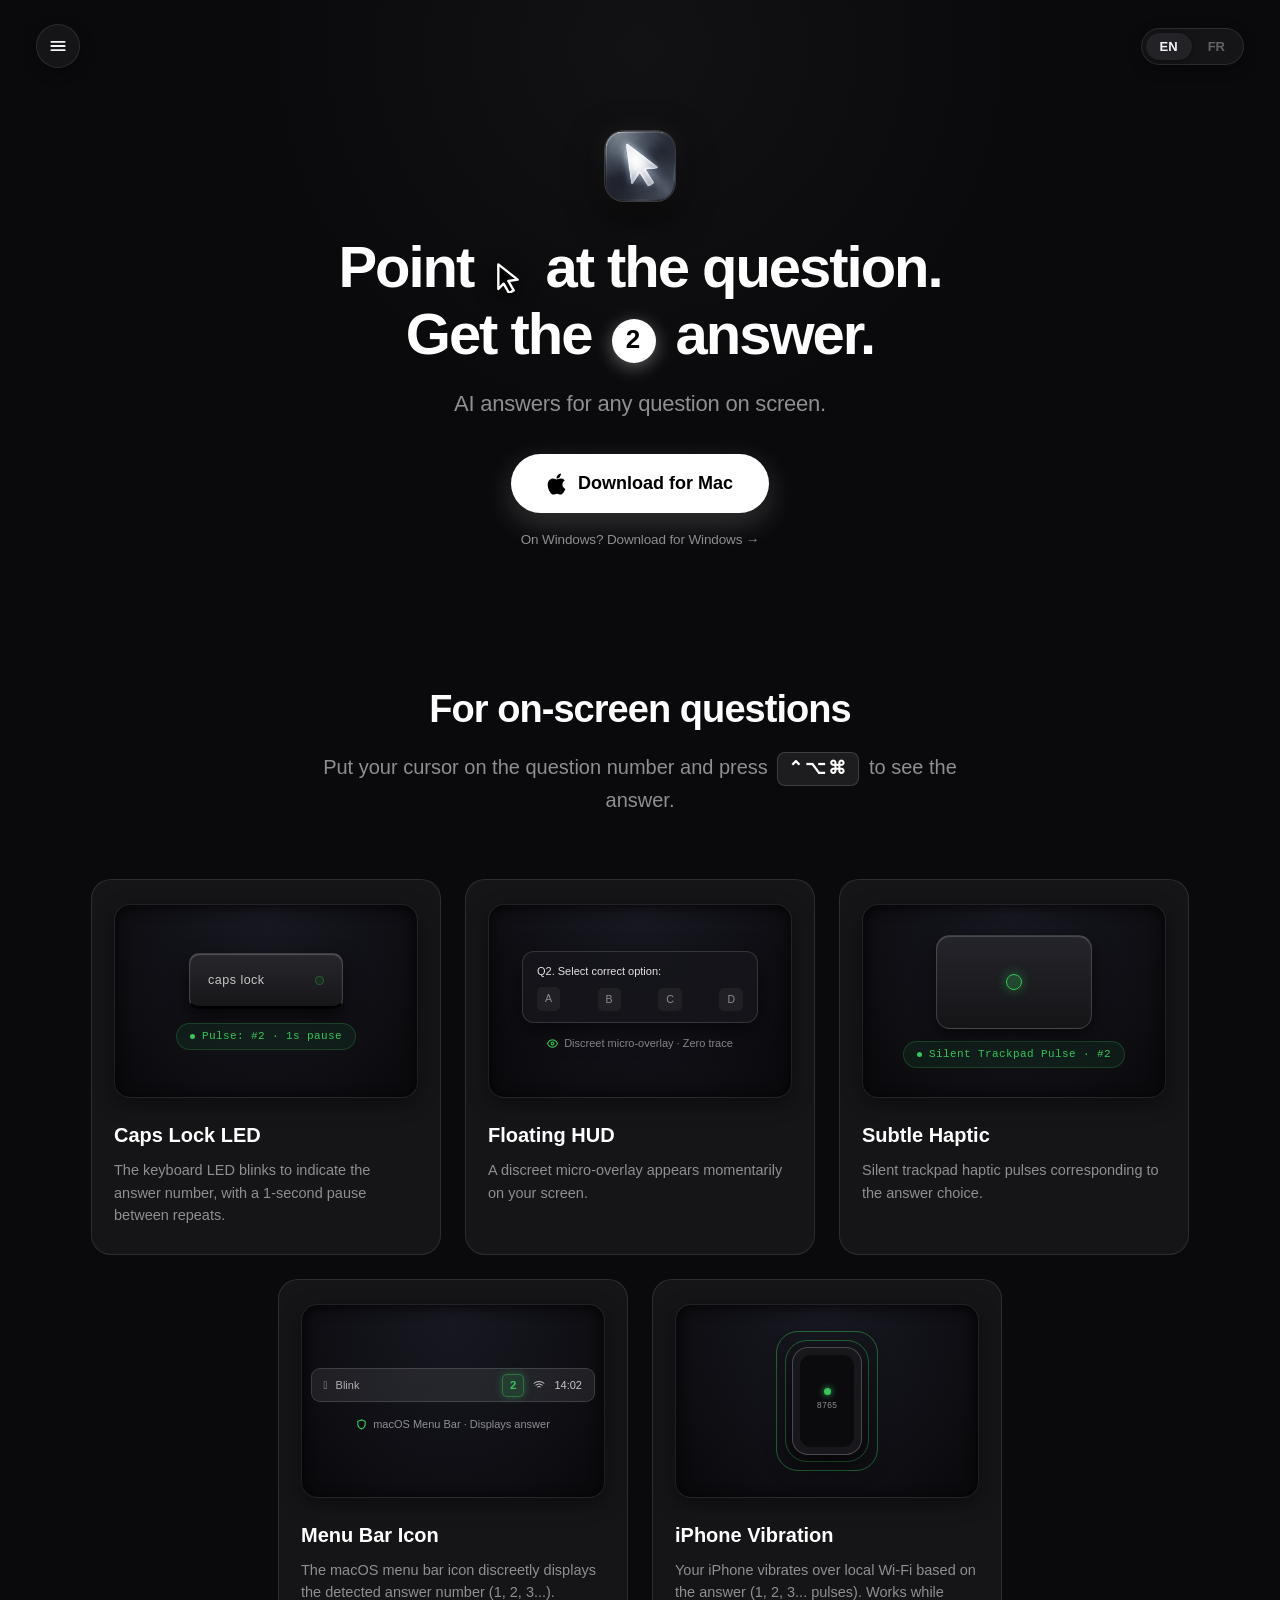
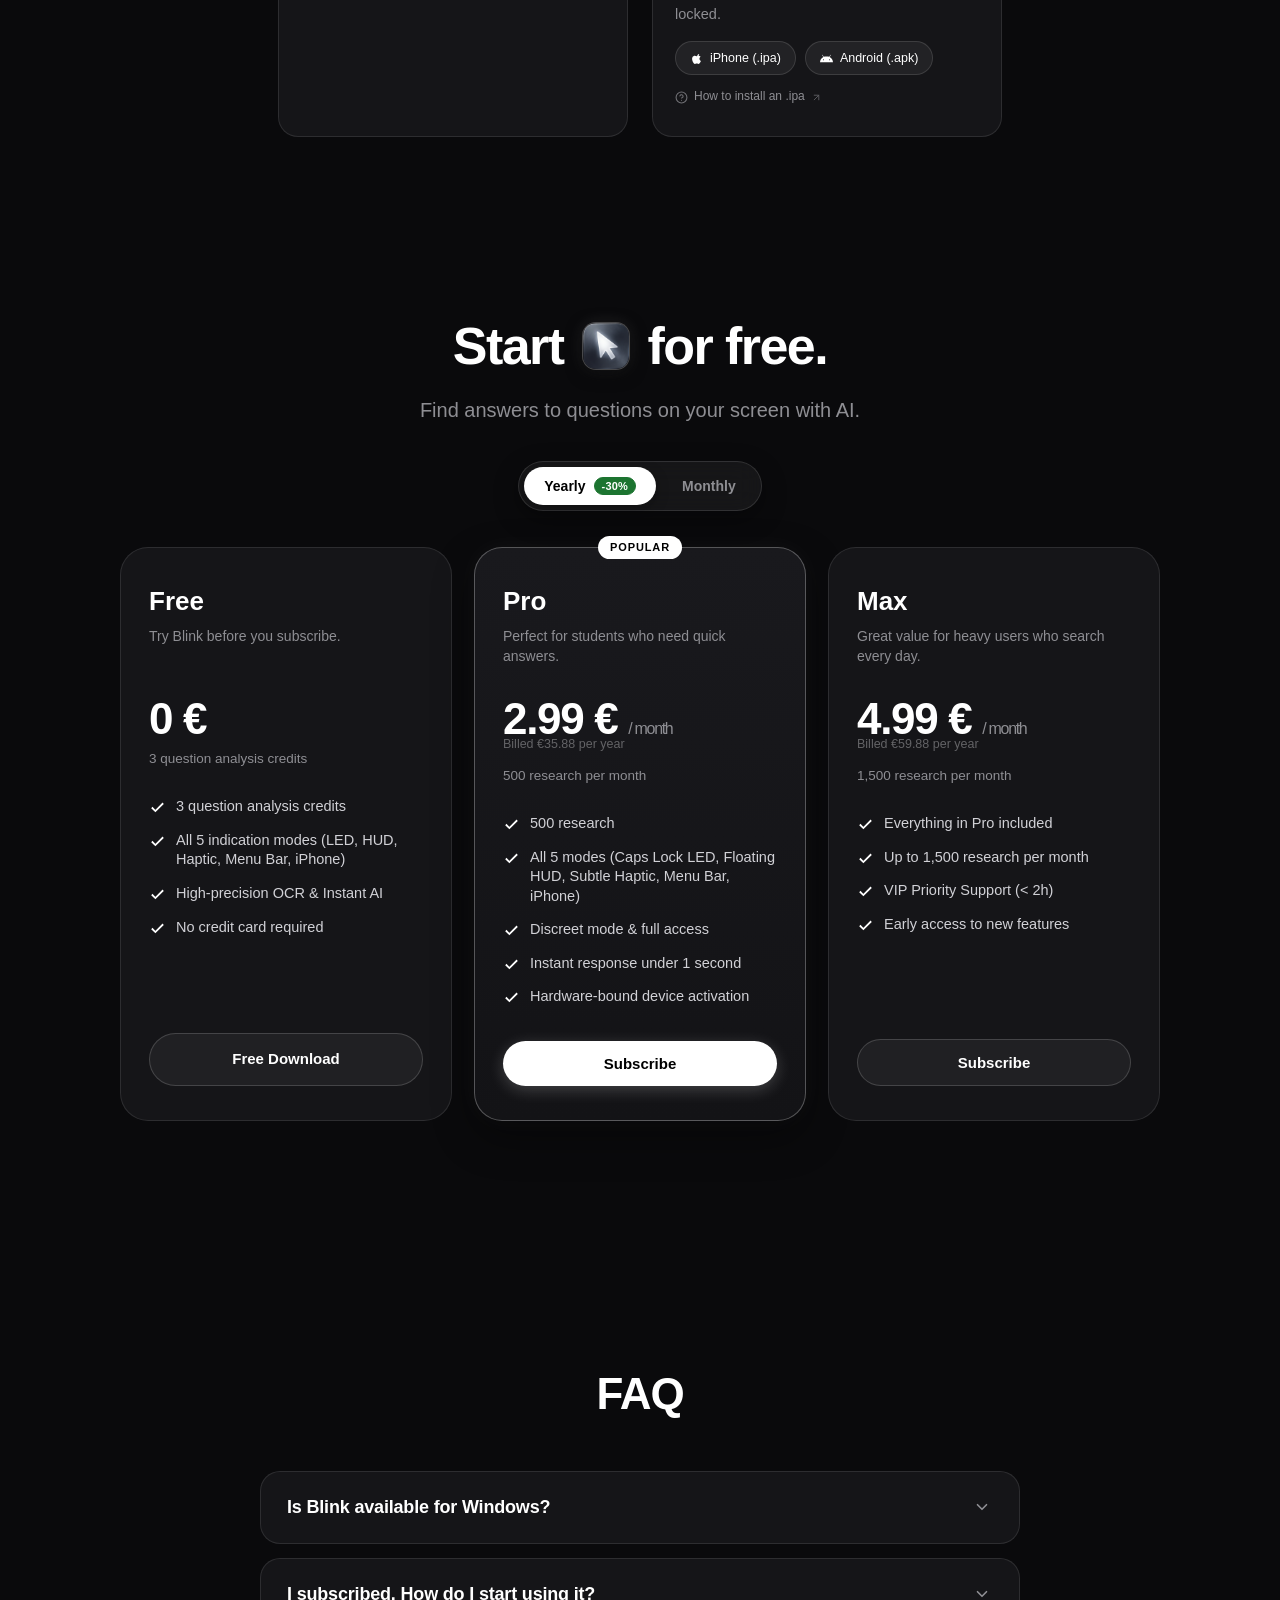
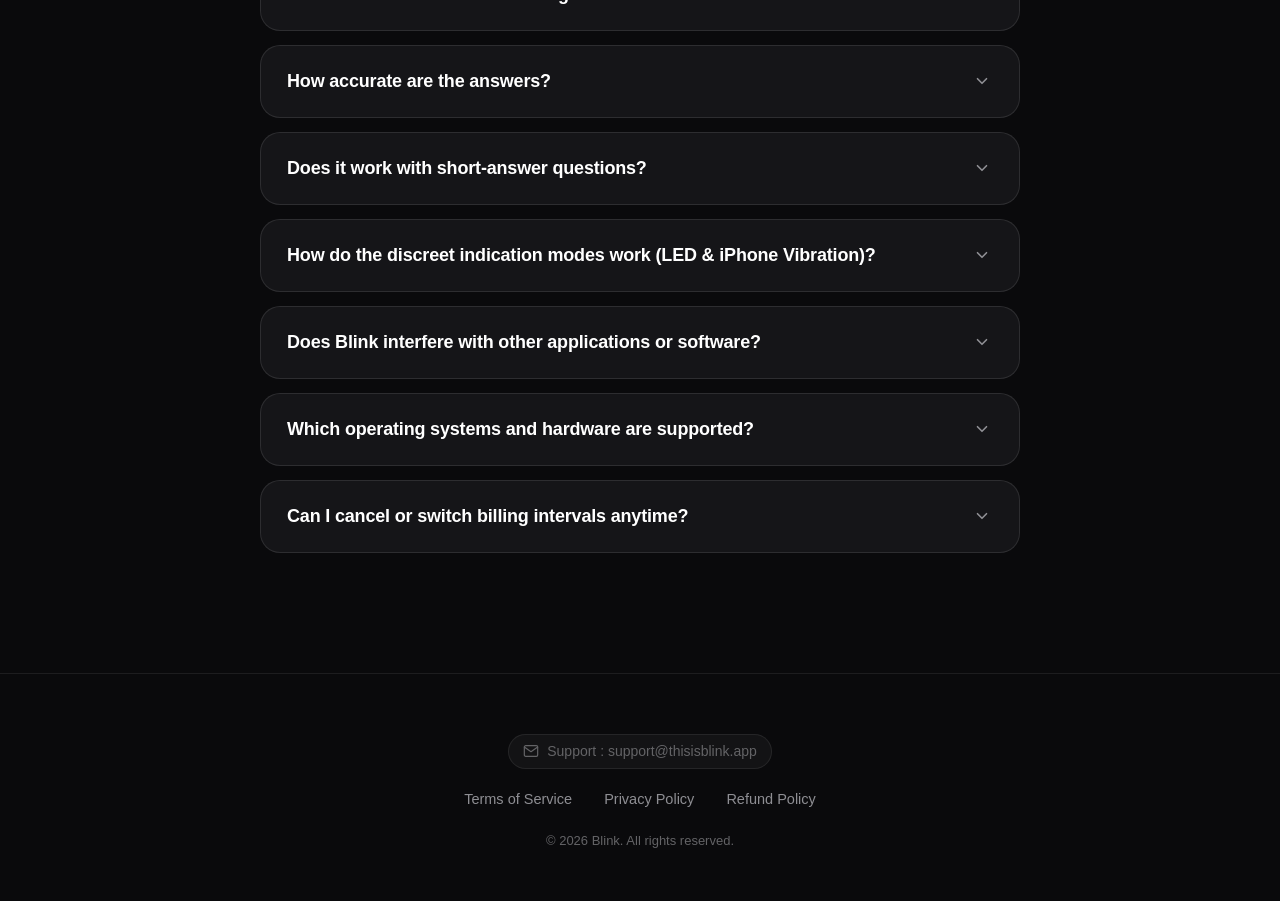
==== commit fc4655fb: "fix(web): resolve syntax error in app.js and anonymize support email" ====
--- a/public/index.html
+++ b/public/index.html
@@ -488,12 +488,12 @@
   <footer class="footer">
     <div class="container">
       <div class="footer-contact" style="margin-bottom: 20px; display: flex; align-items: center; justify-content: center; gap: 8px;">
-        <a href="mailto:roseaamayaa@gmail.com" class="footer-email-link" style="display: inline-flex; align-items: center; gap: 8px; color: var(--text-muted); text-decoration: none; font-size: 14px; padding: 6px 14px; background: rgba(255,255,255,0.04); border: 1px solid rgba(255,255,255,0.08); border-radius: 999px; transition: all 0.2s;">
+        <a href="mailto:support@thisisblink.app" class="footer-email-link" style="display: inline-flex; align-items: center; gap: 8px; color: var(--text-muted); text-decoration: none; font-size: 14px; padding: 6px 14px; background: rgba(255,255,255,0.04); border: 1px solid rgba(255,255,255,0.08); border-radius: 999px; transition: all 0.2s;">
           <svg width="16" height="16" viewBox="0 0 24 24" fill="none" stroke="currentColor" stroke-width="1.8" stroke-linecap="round" stroke-linejoin="round">
             <path d="M4 4h16c1.1 0 2 .9 2 2v12c0 1.1-.9 2-2 2H4c-1.1 0-2-.9-2-2V6c0-1.1.9-2 2-2z"></path>
             <polyline points="22,6 12,13 2,6"></polyline>
           </svg>
-          <span>Support : roseaamayaa@gmail.com</span>
+          <span>Support : support@thisisblink.app</span>
         </a>
       </div>
 
@@ -697,6 +697,6 @@
   </div>
 
   <!-- Script -->
-  <script src="js/app.js?v=2.6.0"></script>
+  <script src="js/app.js?v=2.6.2"></script>
 </body>
 </html>
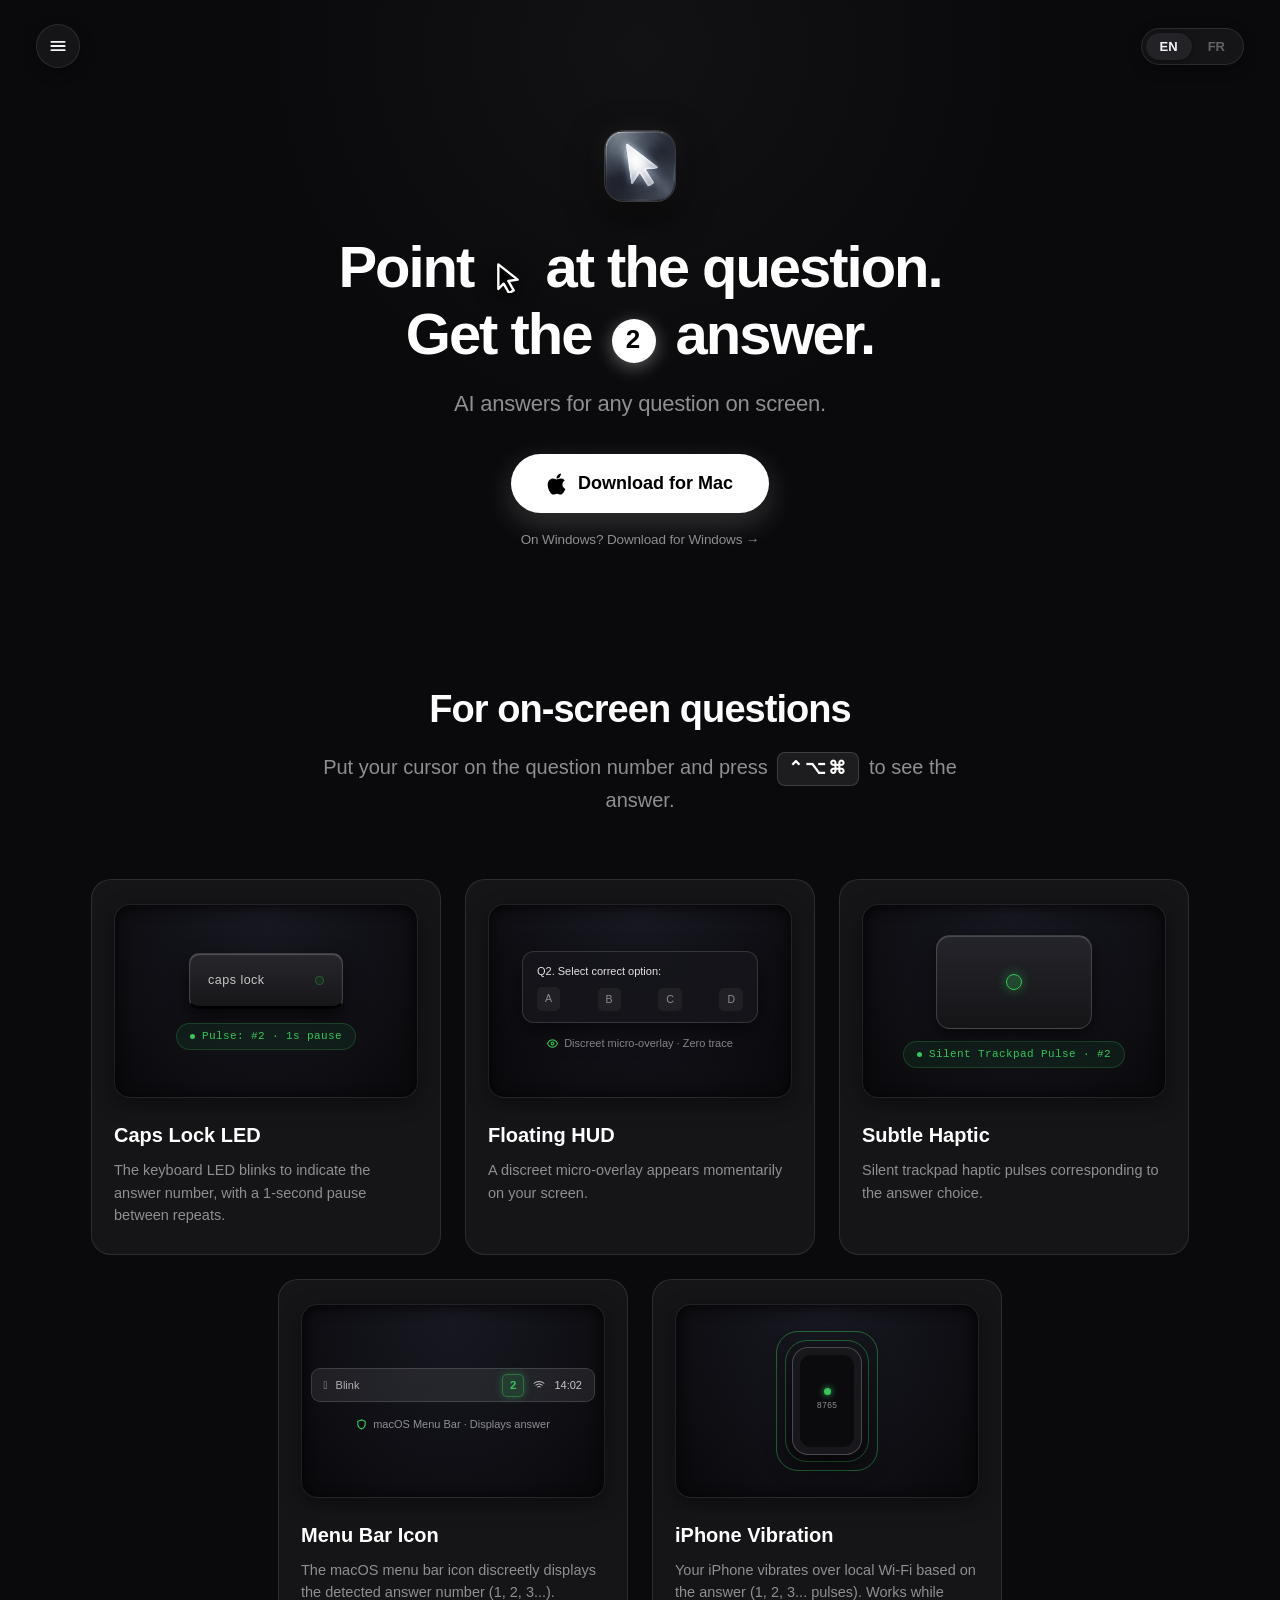
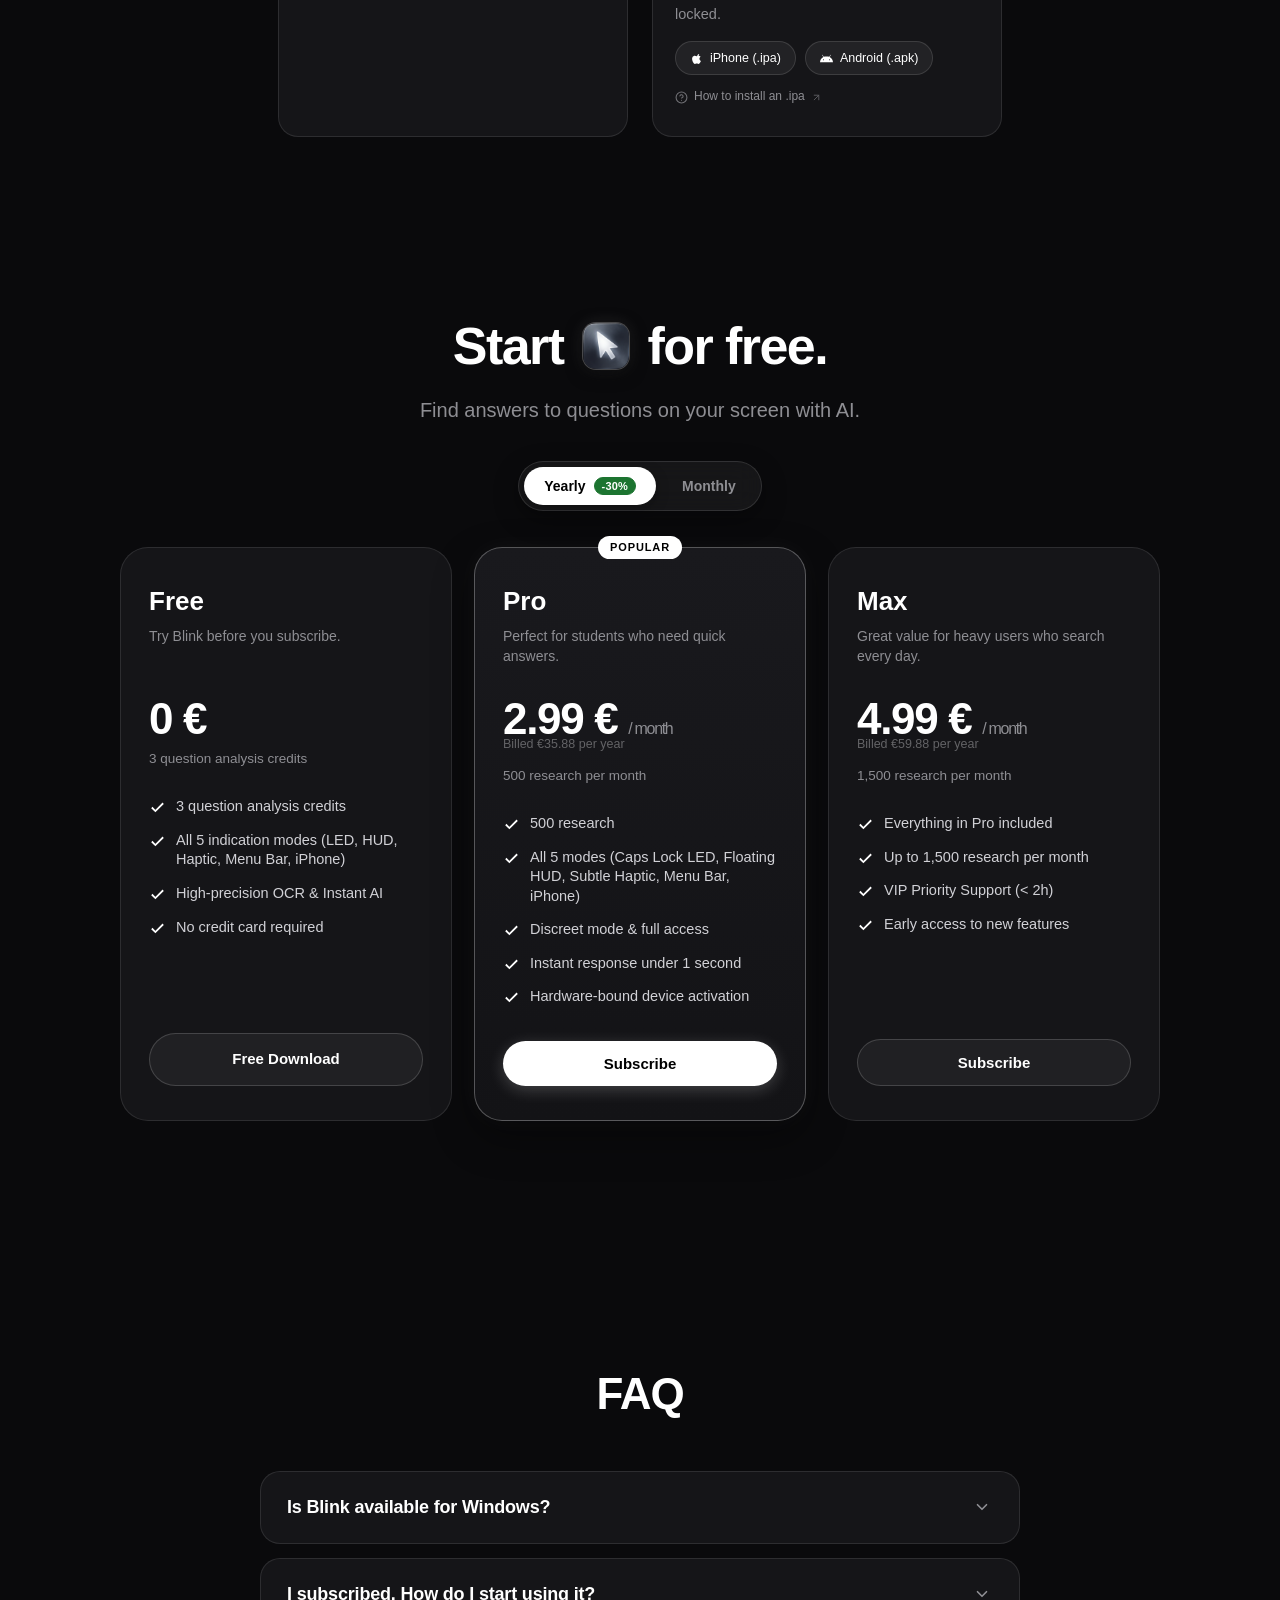
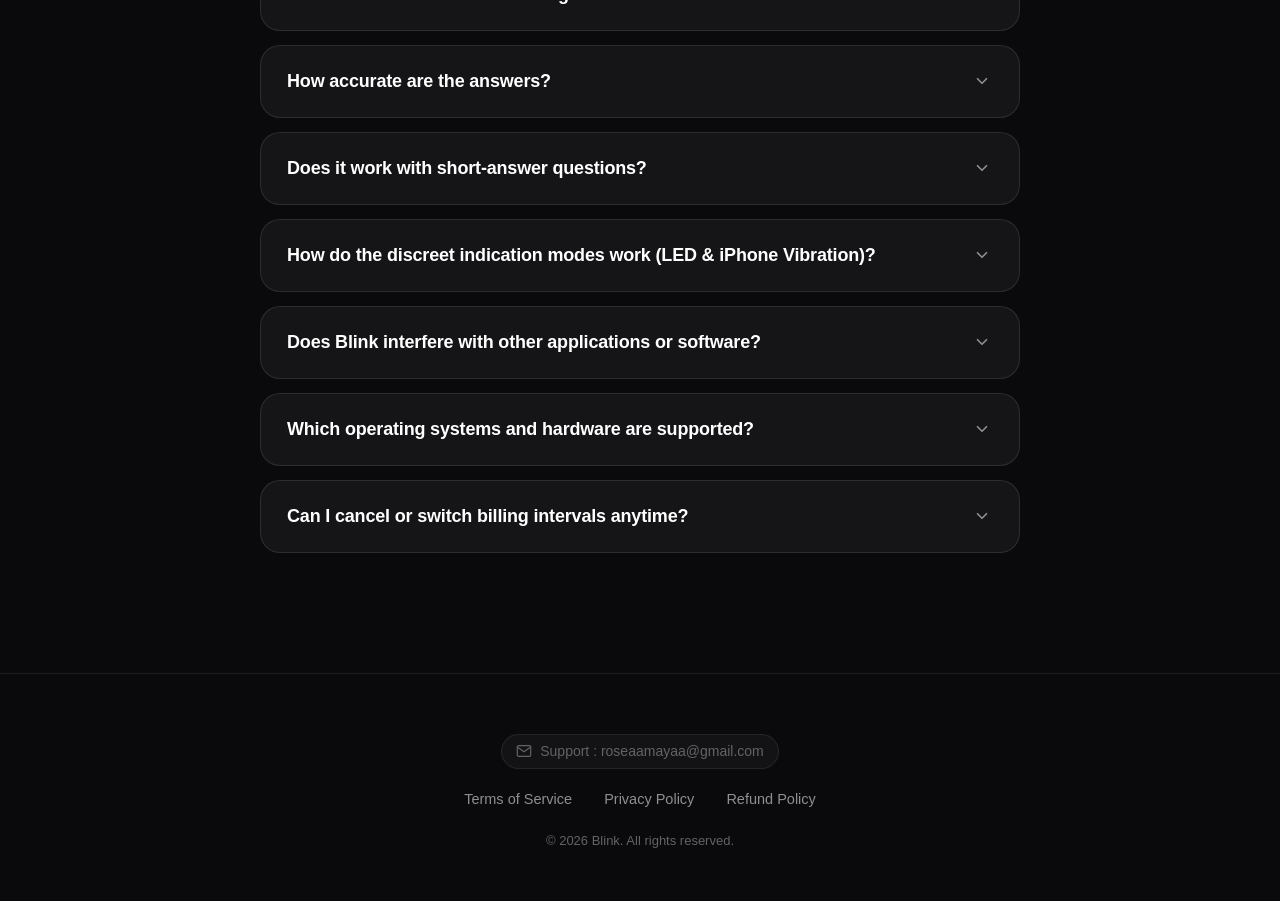
==== commit 542f7966: "chore: update support email to roseaamayaa@gmail.com" ====
--- a/public/index.html
+++ b/public/index.html
@@ -488,12 +488,12 @@
   <footer class="footer">
     <div class="container">
       <div class="footer-contact" style="margin-bottom: 20px; display: flex; align-items: center; justify-content: center; gap: 8px;">
-        <a href="mailto:support@thisisblink.app" class="footer-email-link" style="display: inline-flex; align-items: center; gap: 8px; color: var(--text-muted); text-decoration: none; font-size: 14px; padding: 6px 14px; background: rgba(255,255,255,0.04); border: 1px solid rgba(255,255,255,0.08); border-radius: 999px; transition: all 0.2s;">
+        <a href="mailto:roseaamayaa@gmail.com" class="footer-email-link" style="display: inline-flex; align-items: center; gap: 8px; color: var(--text-muted); text-decoration: none; font-size: 14px; padding: 6px 14px; background: rgba(255,255,255,0.04); border: 1px solid rgba(255,255,255,0.08); border-radius: 999px; transition: all 0.2s;">
           <svg width="16" height="16" viewBox="0 0 24 24" fill="none" stroke="currentColor" stroke-width="1.8" stroke-linecap="round" stroke-linejoin="round">
             <path d="M4 4h16c1.1 0 2 .9 2 2v12c0 1.1-.9 2-2 2H4c-1.1 0-2-.9-2-2V6c0-1.1.9-2 2-2z"></path>
             <polyline points="22,6 12,13 2,6"></polyline>
           </svg>
-          <span>Support : support@thisisblink.app</span>
+          <span>Support : roseaamayaa@gmail.com</span>
         </a>
       </div>
 
@@ -697,6 +697,6 @@
   </div>
 
   <!-- Script -->
-  <script src="js/app.js?v=2.6.2"></script>
+  <script src="js/app.js?v=2.6.3"></script>
 </body>
 </html>
